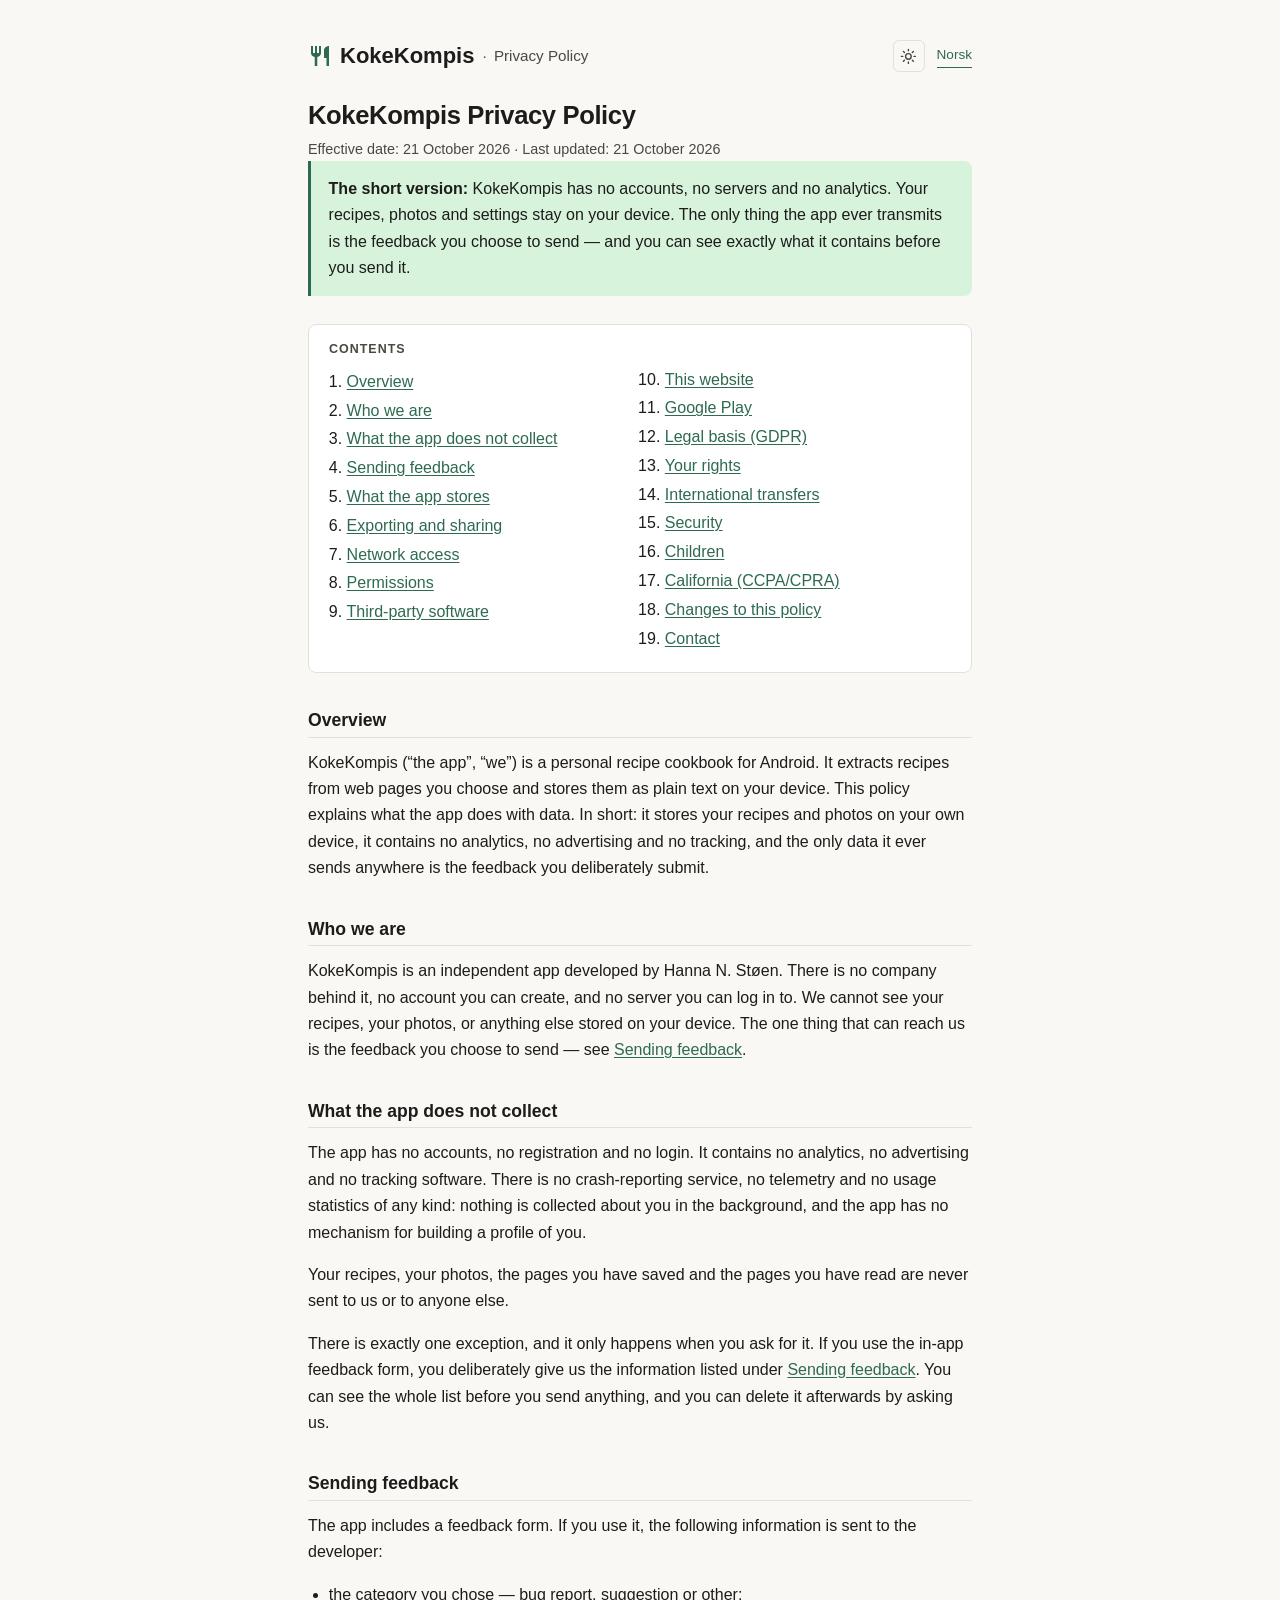
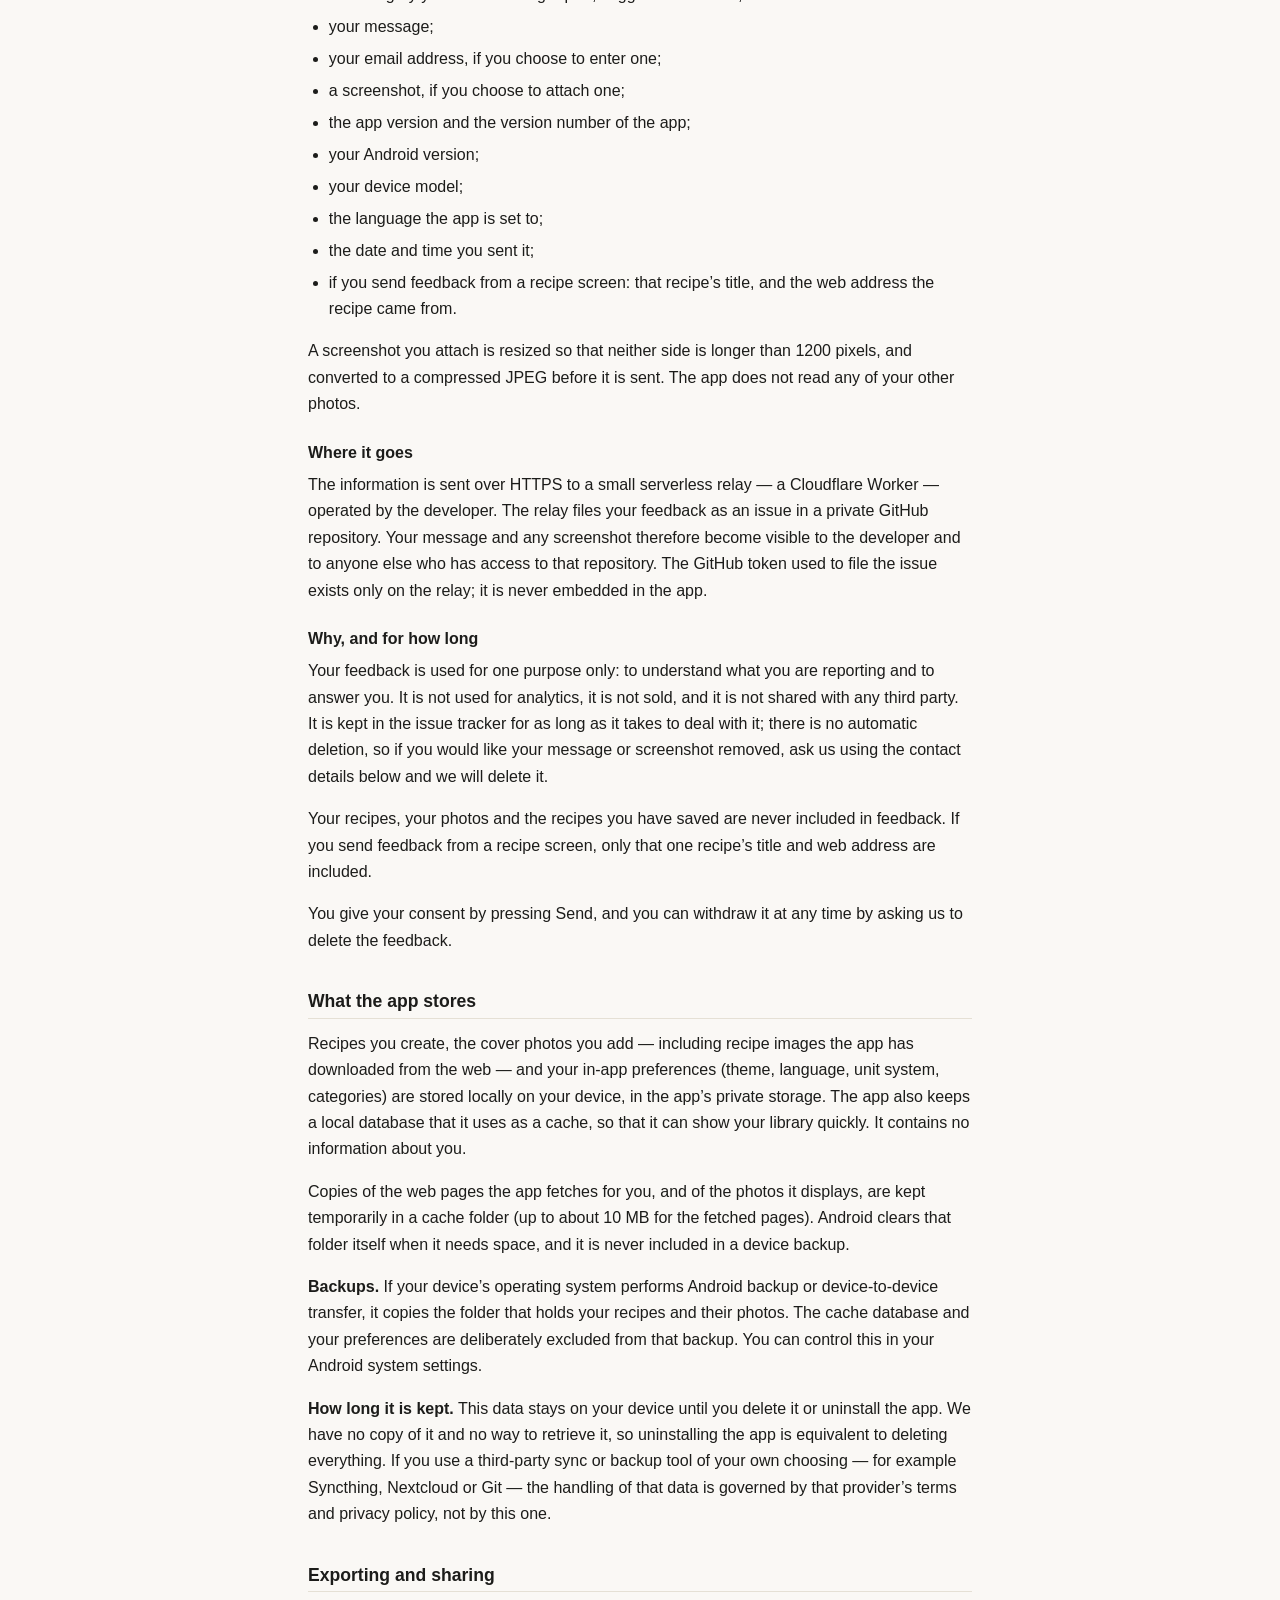
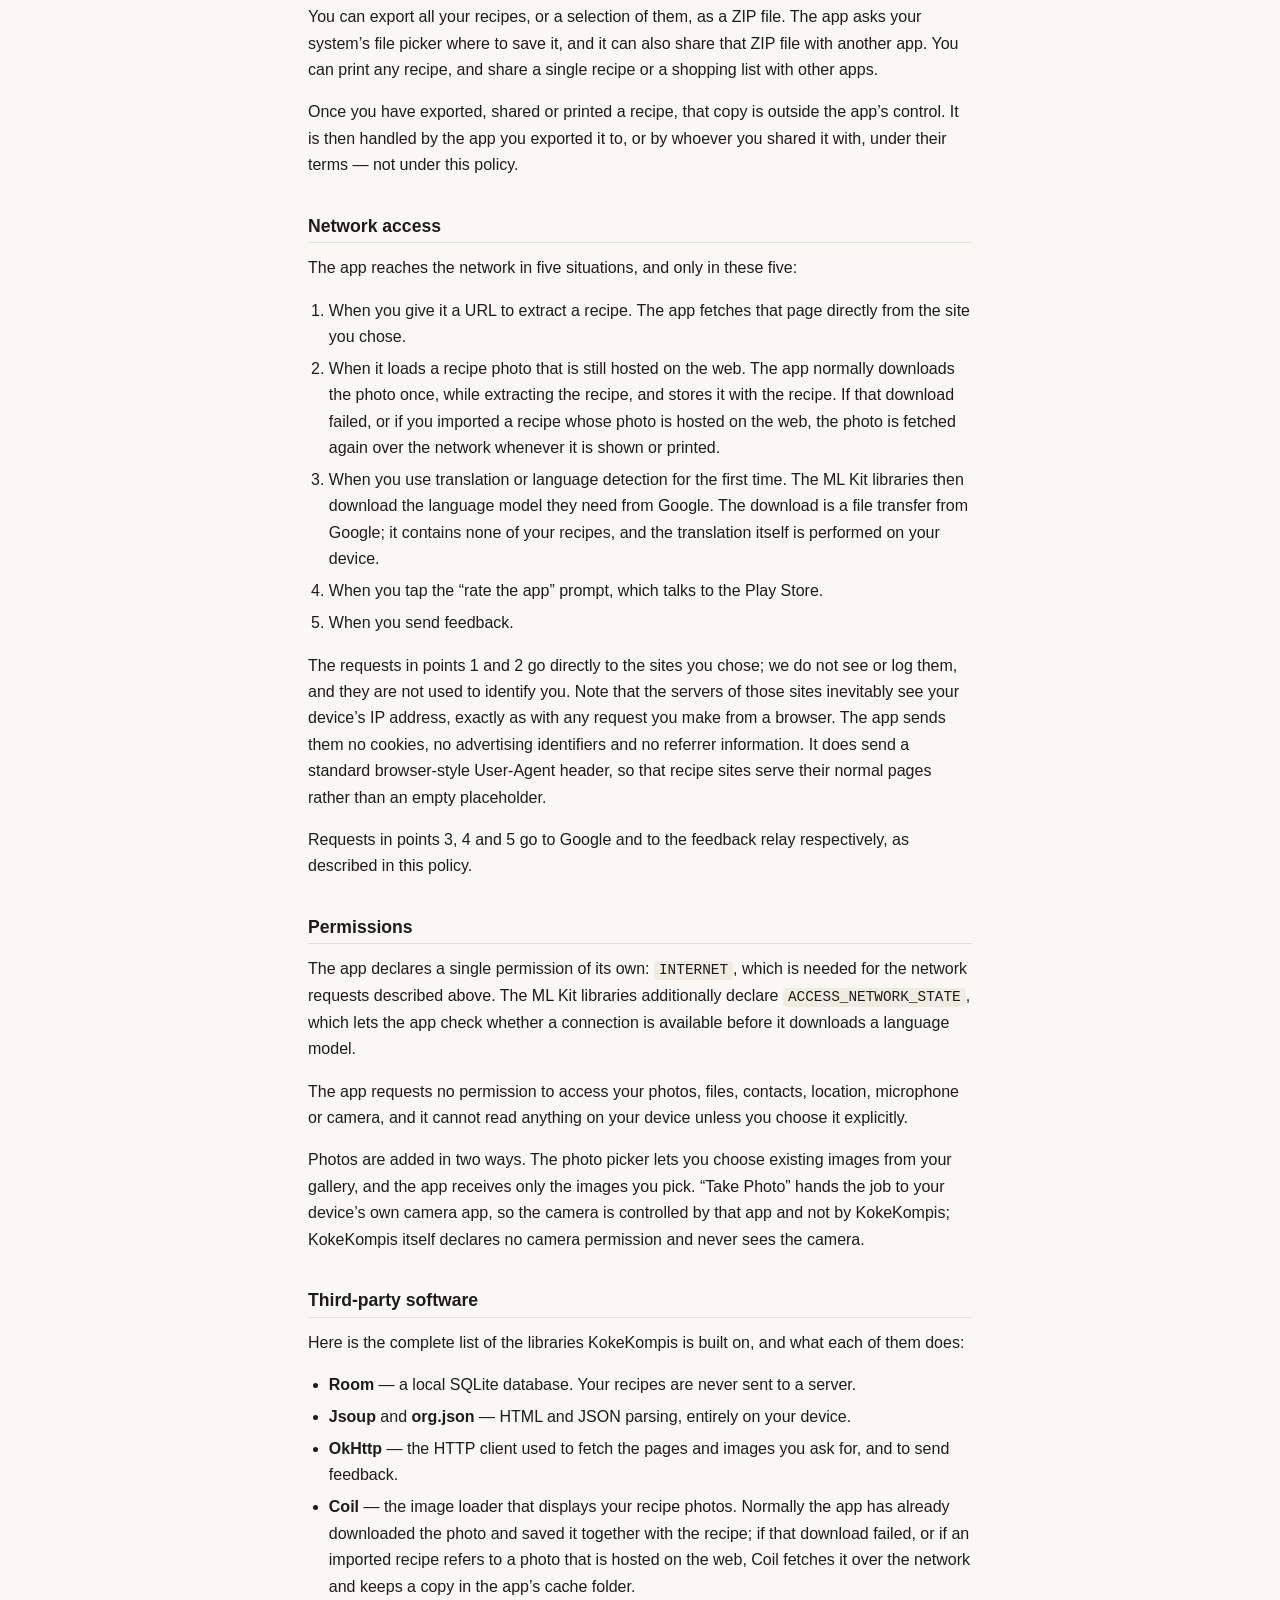
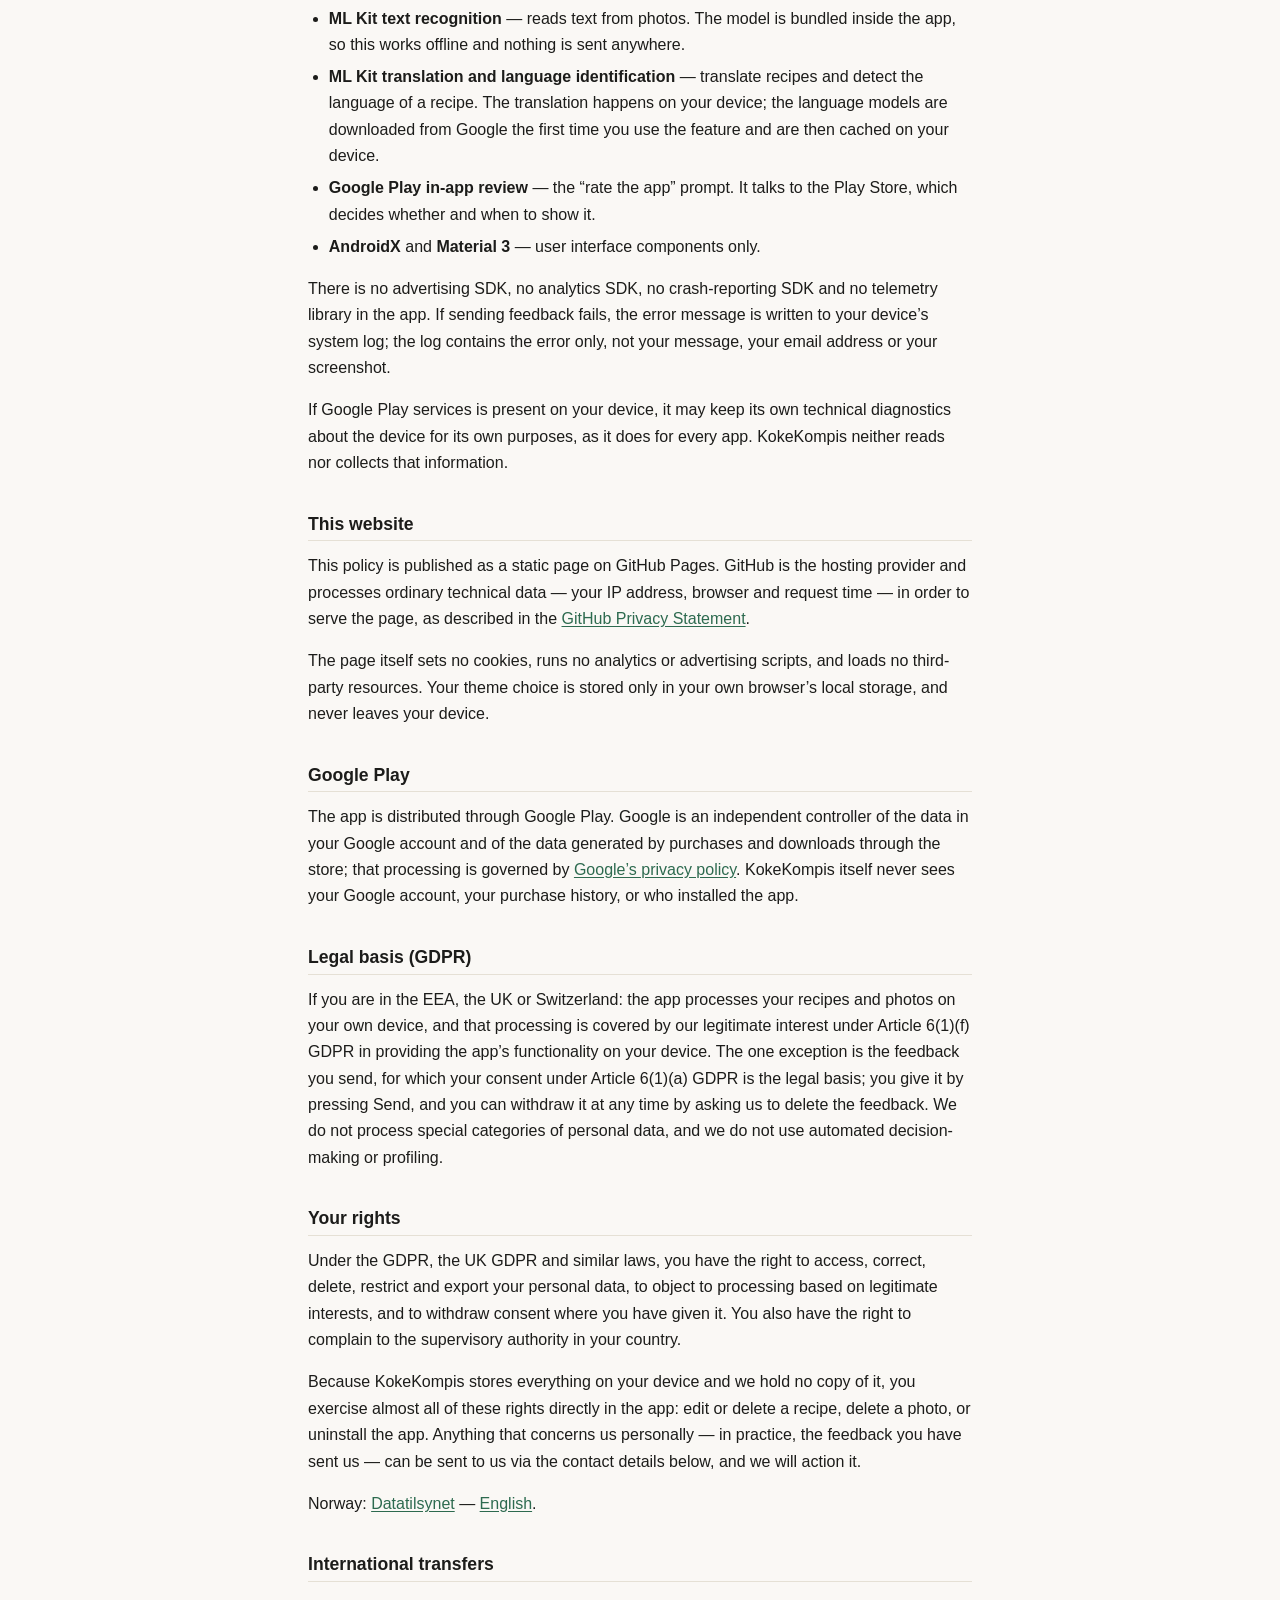
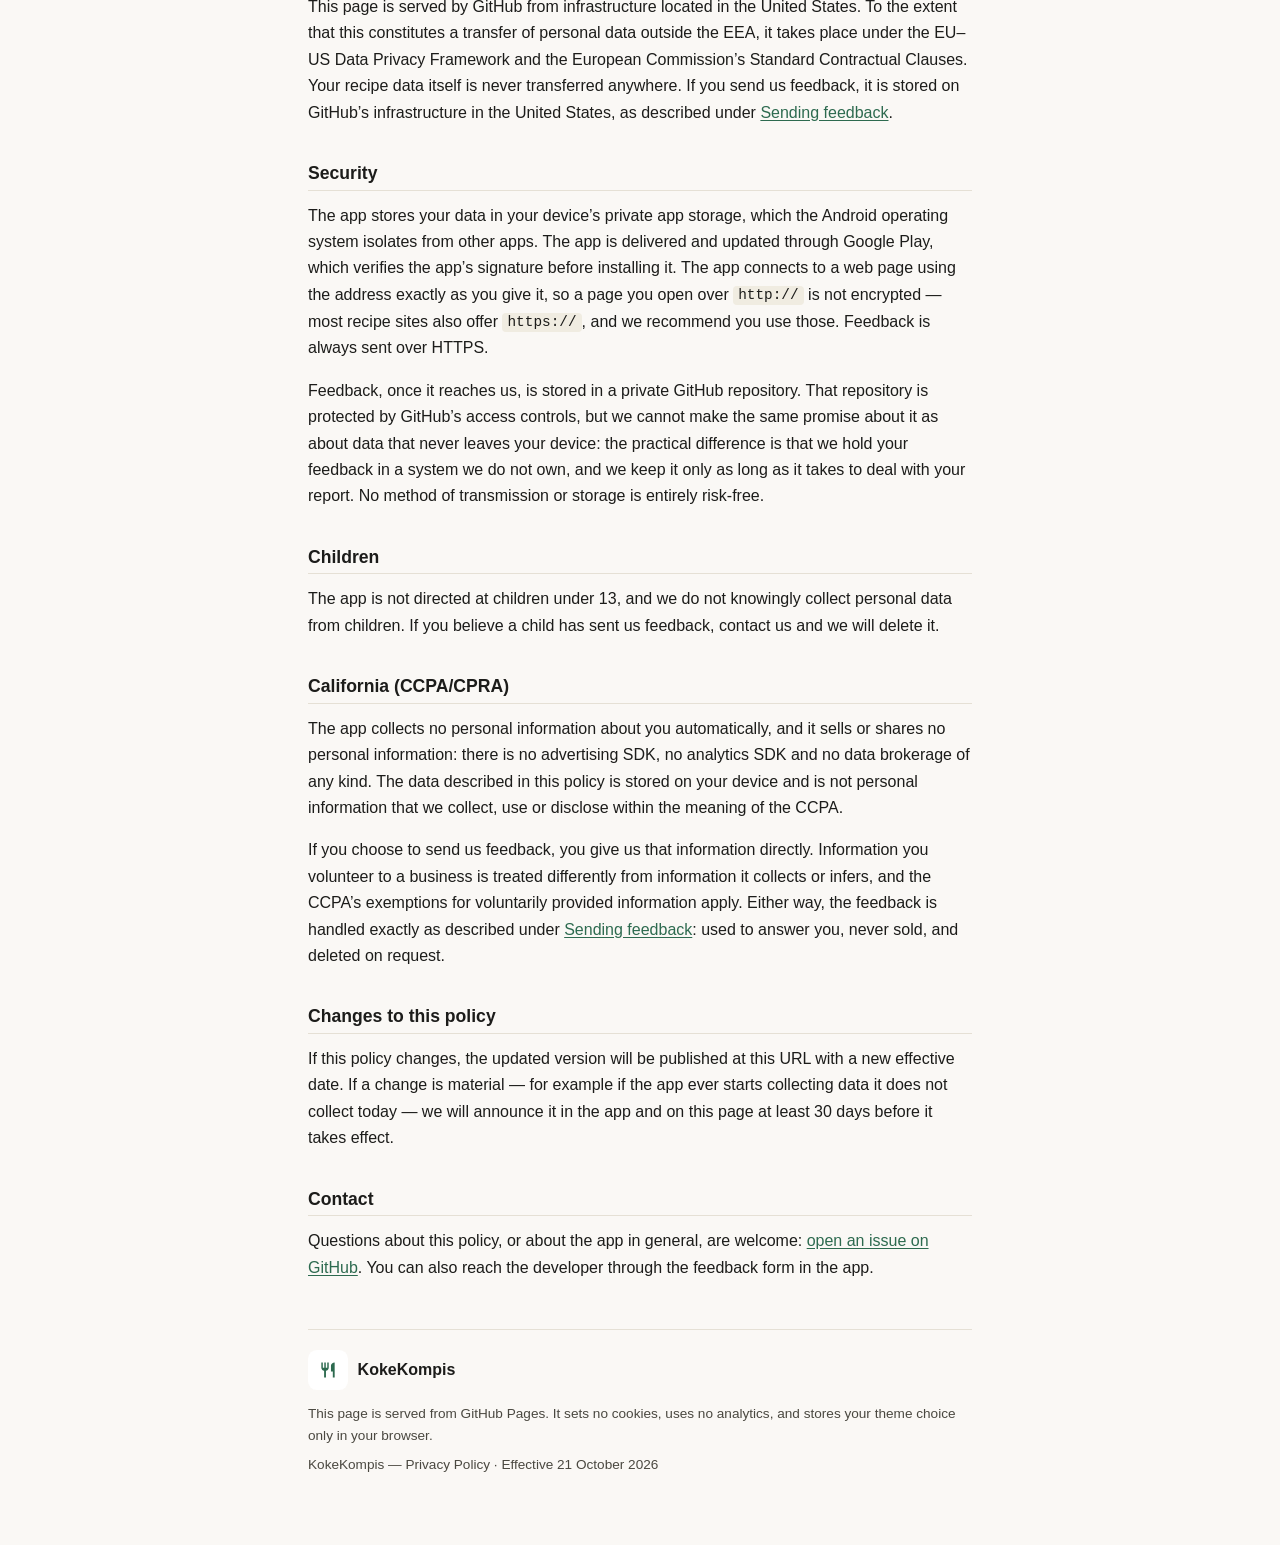
==== index.html @ 619e4130 "added styling, all possible details and translation between  nnorwegian and english for privacy site" ====
<!DOCTYPE html>
<html lang="en" class="no-js">
<head>
<meta charset="utf-8">
<meta name="viewport" content="width=device-width, initial-scale=1">
<title>KokeKompis Privacy Policy</title>
<meta name="description" content="KokeKompis keeps your recipes, photos and settings on your own Android device. No accounts, no analytics, no ads &mdash; the only data it ever transmits is the feedback you choose to send.">
<meta name="theme-color" content="#faf8f5">
<meta name="color-scheme" content="light dark">
<link rel="canonical" href="https://hannnst.github.io/kokekompis-privacy-policy/">
<link rel="alternate" hreflang="en" href="https://hannnst.github.io/kokekompis-privacy-policy/">
<link rel="alternate" hreflang="nb" href="https://hannnst.github.io/kokekompis-privacy-policy/no/">
<link rel="alternate" hreflang="x-default" href="https://hannnst.github.io/kokekompis-privacy-policy/">
<link rel="icon" href="assets/favicon.svg" type="image/svg+xml">
<link rel="icon" href="assets/favicon-dark.svg" type="image/svg+xml" media="(prefers-color-scheme: dark)">
<meta property="og:type" content="website">
<meta property="og:site_name" content="KokeKompis">
<meta property="og:title" content="KokeKompis Privacy Policy">
<meta property="og:description" content="KokeKompis keeps your recipes, photos and settings on your own Android device. No accounts, no analytics, no ads &mdash; the only data it ever transmits is the feedback you choose to send.">
<meta property="og:url" content="https://hannnst.github.io/kokekompis-privacy-policy/">
<meta property="og:locale" content="en_US">
<meta name="twitter:card" content="summary">
<link rel="stylesheet" href="assets/style.css">
<script src="assets/theme.js"></script>
</head>
<body>

<header class="masthead">
  <p class="brand">
    <svg class="brand-mark" viewBox="0 0 24 24" aria-hidden="true" focusable="false">
      <path d="M11,9H9V2H7v7H5V2H3v7c0,2.12 1.66,3.84 3.75,3.97V22h2.5v-9.03C11.34,12.84 13,11.12 13,9V2h-2v7zM16,6v8h2.5v8H21V2c-2.76,0 -5,2.24 -5,4z" fill="currentColor"></path>
    </svg>
    <span class="brand-name">KokeKompis</span>
    <span class="brand-page">Privacy Policy</span>
  </p>
  <div class="controls">
    <button type="button" class="theme-toggle" id="theme-toggle" data-state="light" aria-label="Switch theme">
      <svg class="icon icon-sun" viewBox="0 0 24 24" fill="none" stroke="currentColor" stroke-width="2" stroke-linecap="round" stroke-linejoin="round" aria-hidden="true" focusable="false">
        <circle cx="12" cy="12" r="4"></circle>
        <path d="M12 2v2M12 20v2M4.93 4.93l1.41 1.41M17.66 17.66l1.41 1.41M2 12h2M20 12h2M6.34 17.66l-1.41 1.41M19.07 4.93l-1.41 1.41"></path>
      </svg>
      <svg class="icon icon-moon" viewBox="0 0 24 24" fill="none" stroke="currentColor" stroke-width="2" stroke-linecap="round" stroke-linejoin="round" aria-hidden="true" focusable="false">
        <path d="M12 3a6 6 0 0 0 9 9 9 9 0 1 1-9-9Z"></path>
      </svg>
    </button>
    <a class="lang-link" href="no.html" hreflang="nb" lang="nb">Norsk</a>
  </div>
</header>

<main>
  <h1>KokeKompis Privacy Policy</h1>
  <p class="meta">Effective date: 21 October 2026 &middot; Last updated: 21 October 2026</p>

  <div class="summary">
    <p><strong>The short version:</strong> KokeKompis has no accounts, no servers and no analytics. Your recipes, photos and settings stay on your device. The only thing the app ever transmits is the feedback you choose to send &mdash; and you can see exactly what it contains before you send it.</p>
  </div>

  <nav class="toc" aria-labelledby="toc-heading">
    <h2 id="toc-heading">Contents</h2>
    <ol>
      <li><a href="#overview">Overview</a></li>
      <li><a href="#who-we-are">Who we are</a></li>
      <li><a href="#no-collection">What the app does not collect</a></li>
      <li><a href="#feedback">Sending feedback</a></li>
      <li><a href="#local-data">What the app stores</a></li>
      <li><a href="#exporting">Exporting and sharing</a></li>
      <li><a href="#network-access">Network access</a></li>
      <li><a href="#permissions">Permissions</a></li>
      <li><a href="#third-party-software">Third-party software</a></li>
      <li><a href="#website">This website</a></li>
      <li><a href="#google-play">Google Play</a></li>
      <li><a href="#legal-basis">Legal basis (GDPR)</a></li>
      <li><a href="#your-rights">Your rights</a></li>
      <li><a href="#international-transfers">International transfers</a></li>
      <li><a href="#security">Security</a></li>
      <li><a href="#children">Children</a></li>
      <li><a href="#california">California (CCPA/CPRA)</a></li>
      <li><a href="#changes">Changes to this policy</a></li>
      <li><a href="#contact">Contact</a></li>
    </ol>
  </nav>

  <article>

    <h2 id="overview">Overview</h2>
    <p>KokeKompis (&ldquo;the app&rdquo;, &ldquo;we&rdquo;) is a personal recipe cookbook for Android. It extracts recipes from web pages you choose and stores them as plain text on your device. This policy explains what the app does with data. In short: it stores your recipes and photos on your own device, it contains no analytics, no advertising and no tracking, and the only data it ever sends anywhere is the feedback you deliberately submit.</p>

    <h2 id="who-we-are">Who we are</h2>
    <p>KokeKompis is an independent app developed by Hanna N. St&oslash;en. There is no company behind it, no account you can create, and no server you can log in to. We cannot see your recipes, your photos, or anything else stored on your device. The one thing that can reach us is the feedback you choose to send &mdash; see <a href="#feedback">Sending feedback</a>.</p>

    <h2 id="no-collection">What the app does not collect</h2>
    <p>The app has no accounts, no registration and no login. It contains no analytics, no advertising and no tracking software. There is no crash-reporting service, no telemetry and no usage statistics of any kind: nothing is collected about you in the background, and the app has no mechanism for building a profile of you.</p>
    <p>Your recipes, your photos, the pages you have saved and the pages you have read are never sent to us or to anyone else.</p>
    <p>There is exactly one exception, and it only happens when you ask for it. If you use the in-app feedback form, you deliberately give us the information listed under <a href="#feedback">Sending feedback</a>. You can see the whole list before you send anything, and you can delete it afterwards by asking us.</p>

    <h2 id="feedback">Sending feedback</h2>
    <p>The app includes a feedback form. If you use it, the following information is sent to the developer:</p>
    <ul class="policy-list">
      <li>the category you chose &mdash; bug report, suggestion or other;</li>
      <li>your message;</li>
      <li>your email address, if you choose to enter one;</li>
      <li>a screenshot, if you choose to attach one;</li>
      <li>the app version and the version number of the app;</li>
      <li>your Android version;</li>
      <li>your device model;</li>
      <li>the language the app is set to;</li>
      <li>the date and time you sent it;</li>
      <li>if you send feedback from a recipe screen: that recipe&rsquo;s title, and the web address the recipe came from.</li>
    </ul>
    <p>A screenshot you attach is resized so that neither side is longer than 1200&nbsp;pixels, and converted to a compressed JPEG before it is sent. The app does not read any of your other photos.</p>
    <h3>Where it goes</h3>
    <p>The information is sent over HTTPS to a small serverless relay &mdash; a Cloudflare Worker &mdash; operated by the developer. The relay files your feedback as an issue in a private GitHub repository. Your message and any screenshot therefore become visible to the developer and to anyone else who has access to that repository. The GitHub token used to file the issue exists only on the relay; it is never embedded in the app.</p>
    <h3>Why, and for how long</h3>
    <p>Your feedback is used for one purpose only: to understand what you are reporting and to answer you. It is not used for analytics, it is not sold, and it is not shared with any third party. It is kept in the issue tracker for as long as it takes to deal with it; there is no automatic deletion, so if you would like your message or screenshot removed, ask us using the contact details below and we will delete it.</p>
    <p>Your recipes, your photos and the recipes you have saved are never included in feedback. If you send feedback from a recipe screen, only that one recipe&rsquo;s title and web address are included.</p>
    <p>You give your consent by pressing Send, and you can withdraw it at any time by asking us to delete the feedback.</p>

    <h2 id="local-data">What the app stores</h2>
    <p>Recipes you create, the cover photos you add &mdash; including recipe images the app has downloaded from the web &mdash; and your in-app preferences (theme, language, unit system, categories) are stored locally on your device, in the app&rsquo;s private storage. The app also keeps a local database that it uses as a cache, so that it can show your library quickly. It contains no information about you.</p>
    <p>Copies of the web pages the app fetches for you, and of the photos it displays, are kept temporarily in a cache folder (up to about 10&nbsp;MB for the fetched pages). Android clears that folder itself when it needs space, and it is never included in a device backup.</p>
    <p><strong>Backups.</strong> If your device&rsquo;s operating system performs Android backup or device-to-device transfer, it copies the folder that holds your recipes and their photos. The cache database and your preferences are deliberately excluded from that backup. You can control this in your Android system settings.</p>
    <p><strong>How long it is kept.</strong> This data stays on your device until you delete it or uninstall the app. We have no copy of it and no way to retrieve it, so uninstalling the app is equivalent to deleting everything. If you use a third-party sync or backup tool of your own choosing &mdash; for example Syncthing, Nextcloud or Git &mdash; the handling of that data is governed by that provider&rsquo;s terms and privacy policy, not by this one.</p>

    <h2 id="exporting">Exporting and sharing</h2>
    <p>You can export all your recipes, or a selection of them, as a ZIP file. The app asks your system&rsquo;s file picker where to save it, and it can also share that ZIP file with another app. You can print any recipe, and share a single recipe or a shopping list with other apps.</p>
    <p>Once you have exported, shared or printed a recipe, that copy is outside the app&rsquo;s control. It is then handled by the app you exported it to, or by whoever you shared it with, under their terms &mdash; not under this policy.</p>

    <h2 id="network-access">Network access</h2>
    <p>The app reaches the network in five situations, and only in these five:</p>
    <ol class="policy-list">
      <li>When you give it a URL to extract a recipe. The app fetches that page directly from the site you chose.</li>
      <li>When it loads a recipe photo that is still hosted on the web. The app normally downloads the photo once, while extracting the recipe, and stores it with the recipe. If that download failed, or if you imported a recipe whose photo is hosted on the web, the photo is fetched again over the network whenever it is shown or printed.</li>
      <li>When you use translation or language detection for the first time. The ML Kit libraries then download the language model they need from Google. The download is a file transfer from Google; it contains none of your recipes, and the translation itself is performed on your device.</li>
      <li>When you tap the &ldquo;rate the app&rdquo; prompt, which talks to the Play Store.</li>
      <li>When you send feedback.</li>
    </ol>
    <p>The requests in points 1 and 2 go directly to the sites you chose; we do not see or log them, and they are not used to identify you. Note that the servers of those sites inevitably see your device&rsquo;s IP address, exactly as with any request you make from a browser. The app sends them no cookies, no advertising identifiers and no referrer information. It does send a standard browser-style User-Agent header, so that recipe sites serve their normal pages rather than an empty placeholder.</p>
    <p>Requests in points 3, 4 and 5 go to Google and to the feedback relay respectively, as described in this policy.</p>

    <h2 id="permissions">Permissions</h2>
    <p>The app declares a single permission of its own: <code>INTERNET</code>, which is needed for the network requests described above. The ML Kit libraries additionally declare <code>ACCESS_NETWORK_STATE</code>, which lets the app check whether a connection is available before it downloads a language model.</p>
    <p>The app requests no permission to access your photos, files, contacts, location, microphone or camera, and it cannot read anything on your device unless you choose it explicitly.</p>
    <p>Photos are added in two ways. The photo picker lets you choose existing images from your gallery, and the app receives only the images you pick. &ldquo;Take Photo&rdquo; hands the job to your device&rsquo;s own camera app, so the camera is controlled by that app and not by KokeKompis; KokeKompis itself declares no camera permission and never sees the camera.</p>

    <h2 id="third-party-software">Third-party software</h2>
    <p>Here is the complete list of the libraries KokeKompis is built on, and what each of them does:</p>
    <ul class="policy-list">
      <li><strong>Room</strong> &mdash; a local SQLite database. Your recipes are never sent to a server.</li>
      <li><strong>Jsoup</strong> and <strong>org.json</strong> &mdash; HTML and JSON parsing, entirely on your device.</li>
      <li><strong>OkHttp</strong> &mdash; the HTTP client used to fetch the pages and images you ask for, and to send feedback.</li>
      <li><strong>Coil</strong> &mdash; the image loader that displays your recipe photos. Normally the app has already downloaded the photo and saved it together with the recipe; if that download failed, or if an imported recipe refers to a photo that is hosted on the web, Coil fetches it over the network and keeps a copy in the app&rsquo;s cache folder.</li>
      <li><strong>ML Kit text recognition</strong> &mdash; reads text from photos. The model is bundled inside the app, so this works offline and nothing is sent anywhere.</li>
      <li><strong>ML Kit translation and language identification</strong> &mdash; translate recipes and detect the language of a recipe. The translation happens on your device; the language models are downloaded from Google the first time you use the feature and are then cached on your device.</li>
      <li><strong>Google Play in-app review</strong> &mdash; the &ldquo;rate the app&rdquo; prompt. It talks to the Play Store, which decides whether and when to show it.</li>
      <li><strong>AndroidX</strong> and <strong>Material 3</strong> &mdash; user interface components only.</li>
    </ul>
    <p>There is no advertising SDK, no analytics SDK, no crash-reporting SDK and no telemetry library in the app. If sending feedback fails, the error message is written to your device&rsquo;s system log; the log contains the error only, not your message, your email address or your screenshot.</p>
    <p>If Google Play services is present on your device, it may keep its own technical diagnostics about the device for its own purposes, as it does for every app. KokeKompis neither reads nor collects that information.</p>

    <h2 id="website">This website</h2>
    <p>This policy is published as a static page on GitHub Pages. GitHub is the hosting provider and processes ordinary technical data &mdash; your IP address, browser and request time &mdash; in order to serve the page, as described in the <a href="https://docs.github.com/en/site-policy/privacy-policies/github-privacy-statement">GitHub Privacy Statement</a>.</p>
    <p>The page itself sets no cookies, runs no analytics or advertising scripts, and loads no third-party resources. Your theme choice is stored only in your own browser&rsquo;s local storage, and never leaves your device.</p>

    <h2 id="google-play">Google Play</h2>
    <p>The app is distributed through Google Play. Google is an independent controller of the data in your Google account and of the data generated by purchases and downloads through the store; that processing is governed by <a href="https://policies.google.com/privacy">Google&rsquo;s privacy policy</a>. KokeKompis itself never sees your Google account, your purchase history, or who installed the app.</p>

    <h2 id="legal-basis">Legal basis (GDPR)</h2>
    <p>If you are in the EEA, the UK or Switzerland: the app processes your recipes and photos on your own device, and that processing is covered by our legitimate interest under Article 6(1)(f) GDPR in providing the app&rsquo;s functionality on your device. The one exception is the feedback you send, for which your consent under Article 6(1)(a) GDPR is the legal basis; you give it by pressing Send, and you can withdraw it at any time by asking us to delete the feedback. We do not process special categories of personal data, and we do not use automated decision-making or profiling.</p>

    <h2 id="your-rights">Your rights</h2>
    <p>Under the GDPR, the UK GDPR and similar laws, you have the right to access, correct, delete, restrict and export your personal data, to object to processing based on legitimate interests, and to withdraw consent where you have given it. You also have the right to complain to the supervisory authority in your country.</p>
    <p>Because KokeKompis stores everything on your device and we hold no copy of it, you exercise almost all of these rights directly in the app: edit or delete a recipe, delete a photo, or uninstall the app. Anything that concerns us personally &mdash; in practice, the feedback you have sent us &mdash; can be sent to us via the contact details below, and we will action it.</p>
    <p>Norway: <a href="https://www.datatilsynet.no/">Datatilsynet</a> &mdash; <a href="https://www.datatilsynet.no/en/">English</a>.</p>

    <h2 id="international-transfers">International transfers</h2>
    <p>This page is served by GitHub from infrastructure located in the United States. To the extent that this constitutes a transfer of personal data outside the EEA, it takes place under the EU&ndash;US Data Privacy Framework and the European Commission&rsquo;s Standard Contractual Clauses. Your recipe data itself is never transferred anywhere. If you send us feedback, it is stored on GitHub&rsquo;s infrastructure in the United States, as described under <a href="#feedback">Sending feedback</a>.</p>

    <h2 id="security">Security</h2>
    <p>The app stores your data in your device&rsquo;s private app storage, which the Android operating system isolates from other apps. The app is delivered and updated through Google Play, which verifies the app&rsquo;s signature before installing it. The app connects to a web page using the address exactly as you give it, so a page you open over <code>http://</code> is not encrypted &mdash; most recipe sites also offer <code>https://</code>, and we recommend you use those. Feedback is always sent over HTTPS.</p>
    <p>Feedback, once it reaches us, is stored in a private GitHub repository. That repository is protected by GitHub&rsquo;s access controls, but we cannot make the same promise about it as about data that never leaves your device: the practical difference is that we hold your feedback in a system we do not own, and we keep it only as long as it takes to deal with your report. No method of transmission or storage is entirely risk-free.</p>

    <h2 id="children">Children</h2>
    <p>The app is not directed at children under 13, and we do not knowingly collect personal data from children. If you believe a child has sent us feedback, contact us and we will delete it.</p>

    <h2 id="california">California (CCPA/CPRA)</h2>
    <p>The app collects no personal information about you automatically, and it sells or shares no personal information: there is no advertising SDK, no analytics SDK and no data brokerage of any kind. The data described in this policy is stored on your device and is not personal information that we collect, use or disclose within the meaning of the CCPA.</p>
    <p>If you choose to send us feedback, you give us that information directly. Information you volunteer to a business is treated differently from information it collects or infers, and the CCPA&rsquo;s exemptions for voluntarily provided information apply. Either way, the feedback is handled exactly as described under <a href="#feedback">Sending feedback</a>: used to answer you, never sold, and deleted on request.</p>

    <h2 id="changes">Changes to this policy</h2>
    <p>If this policy changes, the updated version will be published at this URL with a new effective date. If a change is material &mdash; for example if the app ever starts collecting data it does not collect today &mdash; we will announce it in the app and on this page at least 30 days before it takes effect.</p>

    <h2 id="contact">Contact</h2>
    <p>Questions about this policy, or about the app in general, are welcome: <a href="https://github.com/Hannnst/kokekompis-privacy-policy/issues">open an issue on GitHub</a>. You can also reach the developer through the feedback form in the app.</p>

  </article>
</main>

<footer class="page-footer">
  <div class="footer-brand">
    <svg class="app-badge" viewBox="0 0 108 108" aria-hidden="true" focusable="false">
      <rect width="108" height="108" rx="24" fill="var(--icon-bg)"></rect>
      <g transform="translate(30,30) scale(2)">
        <path d="M11,9H9V2H7v7H5V2H3v7c0,2.12 1.66,3.84 3.75,3.97V22h2.5v-9.03C11.34,12.84 13,11.12 13,9V2h-2v7zM16,6v8h2.5v8H21V2c-2.76,0 -5,2.24 -5,4z" fill="var(--icon-fg)"></path>
      </g>
    </svg>
    <span class="footer-name">KokeKompis</span>
  </div>
  <p>This page is served from GitHub Pages. It sets no cookies, uses no analytics, and stores your theme choice only in your browser.</p>
  <p>KokeKompis &mdash; Privacy Policy &middot; Effective 21 October 2026</p>
</footer>

</body>
</html>
---- assets/style.css ----
/* KokeKompis — privacy policy
   Light/dark theme: both palettes are defined once, then selected by
   prefers-color-scheme (no data-theme) or by an explicit data-theme choice.

   The colours are the app's own palette, taken from
   app/src/main/java/no/kokekompis/ui/theme/Color.kt and
   app/src/main/res/values[-night]/colors.xml, so the page looks like the
   app it describes. Only --border is derived: the app has no border token,
   so it is a warm tone between the surface and the background. */

:root {
  color-scheme: light;

  /* light palette */
  --l-bg: #faf8f5;                /* CreamBackground */
  --l-fg: #1c1c1a;                /* CreamOnBackground */
  --l-muted: #4a4840;             /* CreamOnSurfaceVariant */
  --l-link: #2d6a4f;              /* SageGreenPrimary */
  --l-border: #e5e0d5;            /* derived */
  --l-surface: #ffffff;           /* CreamSurface */
  --l-surface-2: #f0ece1;         /* CreamSurfaceVariant */
  --l-primary: #2d6a4f;           /* SageGreenPrimary */
  --l-primary-container: #d8f3dc; /* SageGreenContainer */
  --l-accent: #b45309;            /* TerracottaSecondary */
  --l-icon-bg: #ffffff;           /* app_icon_background */
  --l-icon-fg: #2d6a4f;           /* app_icon */

  /* dark palette */
  --d-bg: #141412;                /* DarkCharcoalBackground */
  --d-fg: #e6e2dc;                /* DarkCharcoalOnBackground */
  --d-muted: #c8c4bc;             /* DarkCharcoalOnSurfaceVariant */
  --d-link: #74c69d;              /* DarkSagePrimary */
  --d-border: #35352f;            /* derived */
  --d-surface: #1e1e1b;           /* DarkCharcoalSurface */
  --d-surface-2: #2c2c27;         /* DarkCharcoalSurfaceVariant */
  --d-primary: #74c69d;           /* DarkSagePrimary */
  --d-primary-container: #1b4332; /* DarkSageContainer */
  --d-accent: #fbbf24;            /* DarkTerracottaSecondary */
  --d-icon-bg: #141412;           /* app_icon_background */
  --d-icon-fg: #74c69d;           /* app_icon */

  /* active palette */
  --bg: var(--l-bg);
  --fg: var(--l-fg);
  --muted: var(--l-muted);
  --link: var(--l-link);
  --border: var(--l-border);
  --surface: var(--l-surface);
  --surface-2: var(--l-surface-2);
  --primary: var(--l-primary);
  --primary-container: var(--l-primary-container);
  --accent: var(--l-accent);
  --icon-bg: var(--l-icon-bg);
  --icon-fg: var(--l-icon-fg);

  --radius: 8px;
  --measure: 44rem;
}

/* Explicit dark choice always wins over the system preference. */
:root[data-theme="dark"] {
  color-scheme: dark;
  --bg: var(--d-bg);
  --fg: var(--d-fg);
  --muted: var(--d-muted);
  --link: var(--d-link);
  --border: var(--d-border);
  --surface: var(--d-surface);
  --surface-2: var(--d-surface-2);
  --primary: var(--d-primary);
  --primary-container: var(--d-primary-container);
  --accent: var(--d-accent);
  --icon-bg: var(--d-icon-bg);
  --icon-fg: var(--d-icon-fg);
}

/* No explicit choice: follow the system. */
@media (prefers-color-scheme: dark) {
  :root:not([data-theme]) {
    color-scheme: dark;
    --bg: var(--d-bg);
    --fg: var(--d-fg);
    --muted: var(--d-muted);
    --link: var(--d-link);
    --border: var(--d-border);
    --surface: var(--d-surface);
    --surface-2: var(--d-surface-2);
    --primary: var(--d-primary);
    --primary-container: var(--d-primary-container);
    --accent: var(--d-accent);
    --icon-bg: var(--d-icon-bg);
    --icon-fg: var(--d-icon-fg);
  }
}

* { box-sizing: border-box; }

html {
  scroll-behavior: smooth;
  -webkit-text-size-adjust: 100%;
}

body {
  margin: 0 auto;
  padding: 2.5rem 1.25rem 4rem;
  max-width: var(--measure);
  background: var(--bg);
  color: var(--fg);
  /* The app uses FontFamily.Default (ui/theme/Type.kt) — the system font,
     which is Roboto on Android. This stack resolves to the same thing
     without shipping a font file or loading one from a third party. */
  font-family: -apple-system, BlinkMacSystemFont, "Segoe UI", Roboto,
    "Helvetica Neue", Arial, sans-serif;
  font-size: 1rem;
  line-height: 1.65;
  -webkit-font-smoothing: antialiased;
}

h1 {
  font-size: 1.6rem;
  line-height: 1.25;
  letter-spacing: -0.015em;
  margin: 0 0 0.35rem;
}

h2 {
  font-size: 1.1rem;
  line-height: 1.3;
  margin: 2.25rem 0 0.75rem;
  padding-bottom: 0.3rem;
  border-bottom: 1px solid var(--border);
  scroll-margin-top: 1rem;
}

h3 {
  font-size: 1rem;
  line-height: 1.4;
  font-weight: 600;
  margin: 1.5rem 0 0.5rem;
}

p { margin: 0 0 1rem; overflow-wrap: break-word; }

.policy-list {
  margin: 0 0 1rem;
  padding-left: 1.3rem;
}

.policy-list li { margin-bottom: 0.35rem; }

code {
  font-family: ui-monospace, SFMono-Regular, Menlo, Consolas, monospace;
  font-size: 0.9em;
  background: var(--surface-2);
  padding: 0.1em 0.35em;
  border-radius: 4px;
}

a {
  color: var(--link);
  text-decoration: underline;
  text-underline-offset: 2px;
}

a:hover { text-decoration-thickness: 2px; }

:focus-visible {
  outline: 2px solid var(--link);
  outline-offset: 2px;
  border-radius: 3px;
}

strong { font-weight: 600; }

hr {
  border: 0;
  border-top: 1px solid var(--border);
  margin: 2.5rem 0;
}

/* header ------------------------------------------------------------------ */

.masthead {
  display: flex;
  flex-wrap: wrap;
  gap: 0.75rem 1rem;
  align-items: center;
  justify-content: space-between;
  margin-bottom: 1.75rem;
}

/* The brand reproduces the app's own title bar
   (ui/RecipeListScreen.kt): the restaurant glyph tinted with the primary
   colour, then the name in Material 3 titleLarge, bold. */

.brand {
  display: flex;
  align-items: center;
  gap: 0.5rem;
  margin: 0;
  min-width: 0;
}

.brand-mark {
  width: 1.5rem;
  height: 1.5rem;
  flex: none;
  color: var(--primary);
}

.brand-name {
  font-size: 1.375rem;   /* Material 3 titleLarge, 22sp */
  line-height: 1.75rem;  /* Material 3 titleLarge, 28sp */
  font-weight: 700;      /* titleLarge.copy(fontWeight = Bold) */
  letter-spacing: 0;
  color: var(--fg);
}

.brand-page {
  font-size: 0.95rem;
  letter-spacing: 0;
  color: var(--muted);
}

.brand-page::before {
  content: "\00b7";
  margin-right: 0.45rem;
}

@media (max-width: 30rem) {
  .brand-name { font-size: 1.15rem; line-height: 1.5rem; }
}

.controls {
  display: flex;
  align-items: center;
  gap: 0.75rem;
  font-size: 0.85rem;
}

.control {
  display: inline-flex;
  align-items: center;
  gap: 0.4rem;
  color: var(--muted);
}

/* theme toggle ------------------------------------------------------------ */

.theme-toggle {
  display: inline-flex;
  align-items: center;
  justify-content: center;
  width: 2rem;
  height: 2rem;
  padding: 0;
  color: var(--muted);
  background: transparent;
  border: 1px solid var(--border);
  border-radius: 6px;
  cursor: pointer;
  transition: color 0.15s ease, background-color 0.15s ease;
}

.theme-toggle:hover {
  color: var(--fg);
  background: var(--surface);
}

.theme-toggle .icon {
  display: none;
  width: 1.05rem;
  height: 1.05rem;
}

.theme-toggle[data-state="light"] .icon-sun,
.theme-toggle[data-state="dark"] .icon-moon {
  display: block;
}

/* The toggle is useless without JavaScript, so hide it rather than showing a
   button that does nothing. */
.no-js .theme-toggle {
  display: none;
}

.lang-link {
  color: var(--link);
  text-decoration: none;
  border-bottom: 1px solid currentColor;
  padding-bottom: 1px;
}

.lang-link:hover { text-decoration: none; border-bottom-width: 2px; }

.meta {
  color: var(--muted);
  font-size: 0.9rem;
  margin: 0;
}

/* summary + table of contents --------------------------------------------- */

.summary {
  background: var(--primary-container);
  border-left: 3px solid var(--primary);
  border-radius: 0 var(--radius) var(--radius) 0;
  padding: 0.9rem 1.1rem;
  margin: 0 0 1.75rem;
}

.summary p { margin: 0; }

.toc {
  background: var(--surface);
  border: 1px solid var(--border);
  border-radius: var(--radius);
  padding: 1rem 1.25rem 1.25rem;
  margin: 0 0 2rem;
}

.toc h2 {
  font-size: 0.78rem;
  letter-spacing: 0.08em;
  text-transform: uppercase;
  color: var(--muted);
  margin: 0 0 0.6rem;
  padding: 0;
  border: 0;
}

.toc ol {
  margin: 0;
  padding-left: 1.1rem;
  columns: 2;
  column-gap: 2rem;
}

.toc li { break-inside: avoid; margin: 0.15rem 0; }

@media (max-width: 34rem) {
  .toc ol { columns: 1; }
}

/* content ----------------------------------------------------------------- */

.note {
  color: var(--muted);
  font-size: 0.92rem;
}

/* footer ------------------------------------------------------------------ */

.page-footer {
  margin-top: 3rem;
  padding-top: 1.25rem;
  border-top: 1px solid var(--border);
  color: var(--muted);
  font-size: 0.85rem;
}

.page-footer p { margin: 0 0 0.4rem; }

/* The app's launcher icon, shown as a small badge. */
.footer-brand {
  display: flex;
  align-items: center;
  gap: 0.6rem;
  margin-bottom: 0.8rem;
}

.app-badge {
  width: 2.5rem;
  height: 2.5rem;
  flex: none;
}

.footer-name {
  font-weight: 700;
  font-size: 1rem;
  letter-spacing: 0;
  color: var(--fg);
}

/* accessibility + print --------------------------------------------------- */

@media (prefers-reduced-motion: reduce) {
  html { scroll-behavior: auto; }
  .theme-toggle { transition: none; }
}

@media print {
  /* Match the specificity of the dark rules above so print always wins. */
  :root,
  :root[data-theme="dark"],
  :root[data-theme="light"],
  :root:not([data-theme]) {
    color-scheme: light;
    --bg: #fff;
    --fg: #000;
    --muted: #333;
    --link: #000;
    --border: #bbb;
    --surface: #fff;
    --surface-2: #f2f2f2;
    --primary: #2d6a4f;
    --primary-container: #fff;
    --accent: #b45309;
    --icon-bg: #fff;
    --icon-fg: #2d6a4f;
  }
  body { max-width: none; padding: 0; }
  .controls, .toc { display: none; }
  h2 { break-after: avoid; }
  a { text-decoration: none; }
  .summary { border-left-color: #2d6a4f; }
}
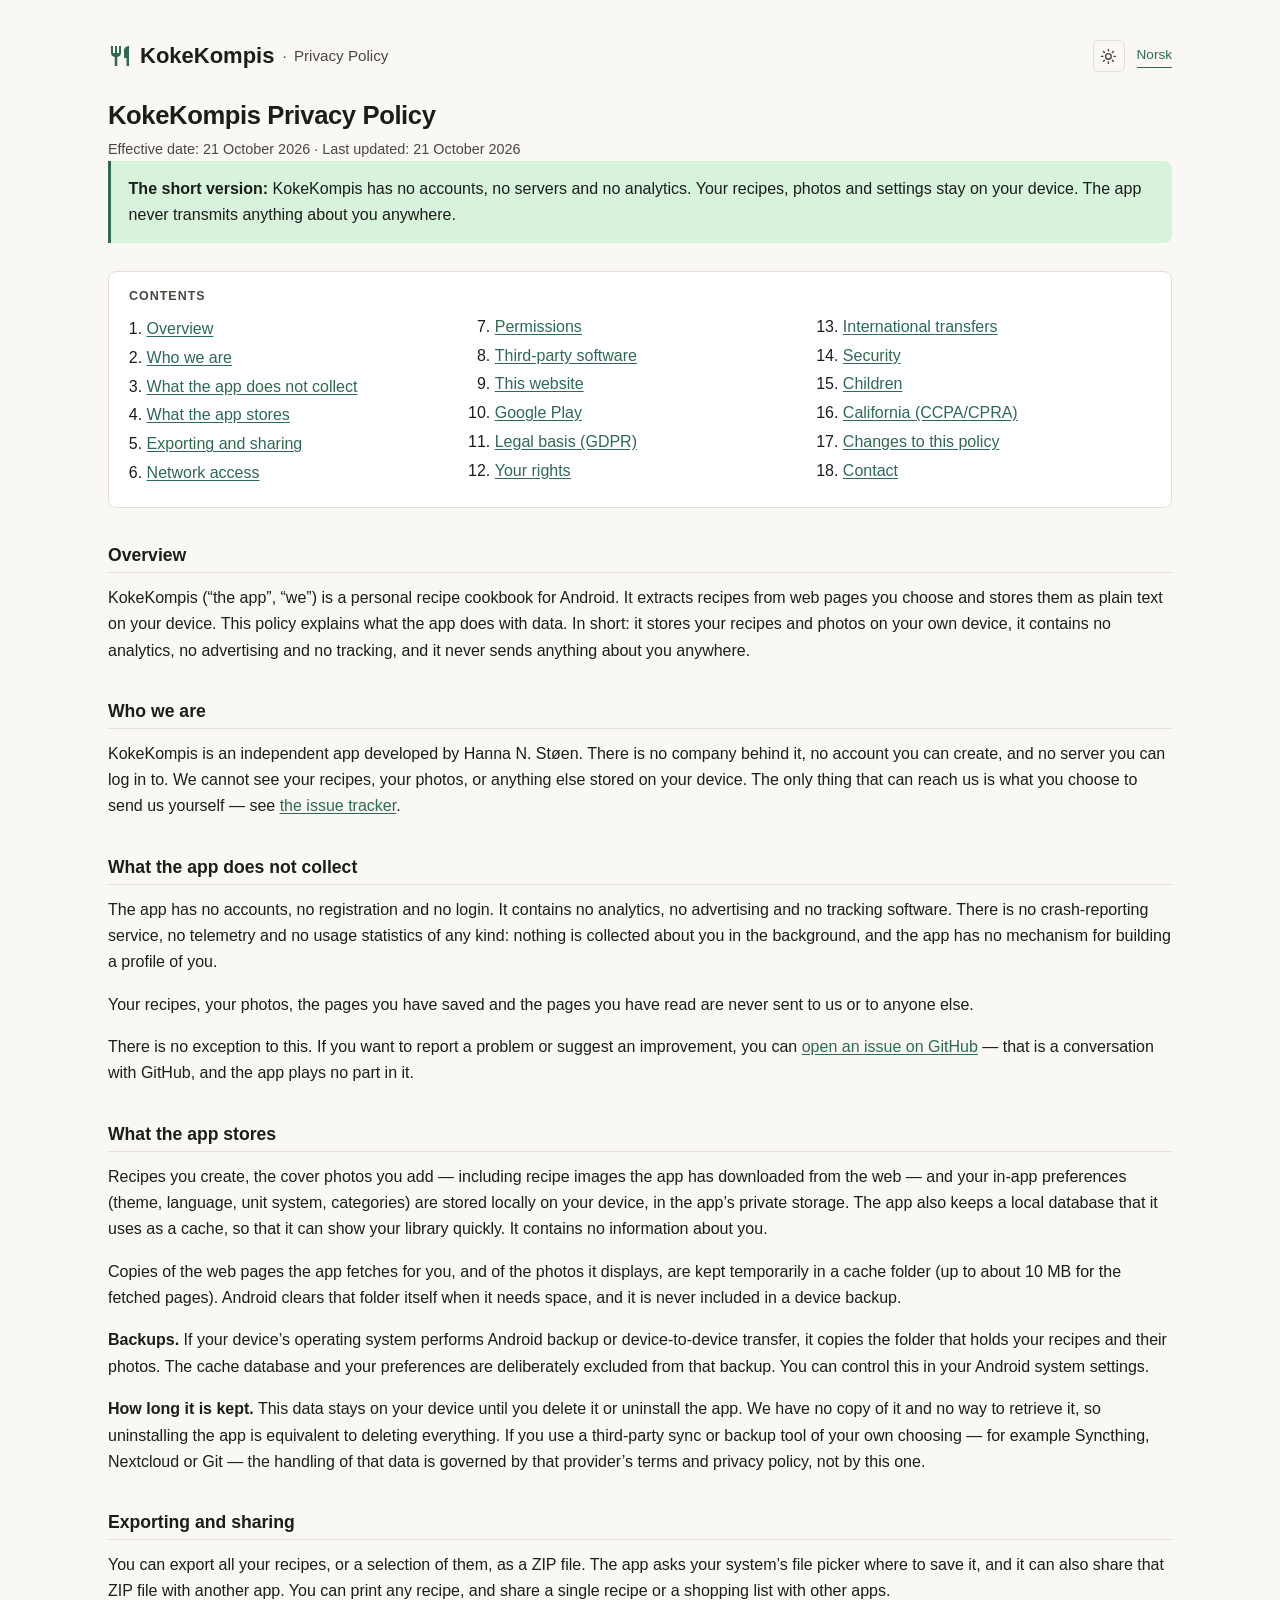
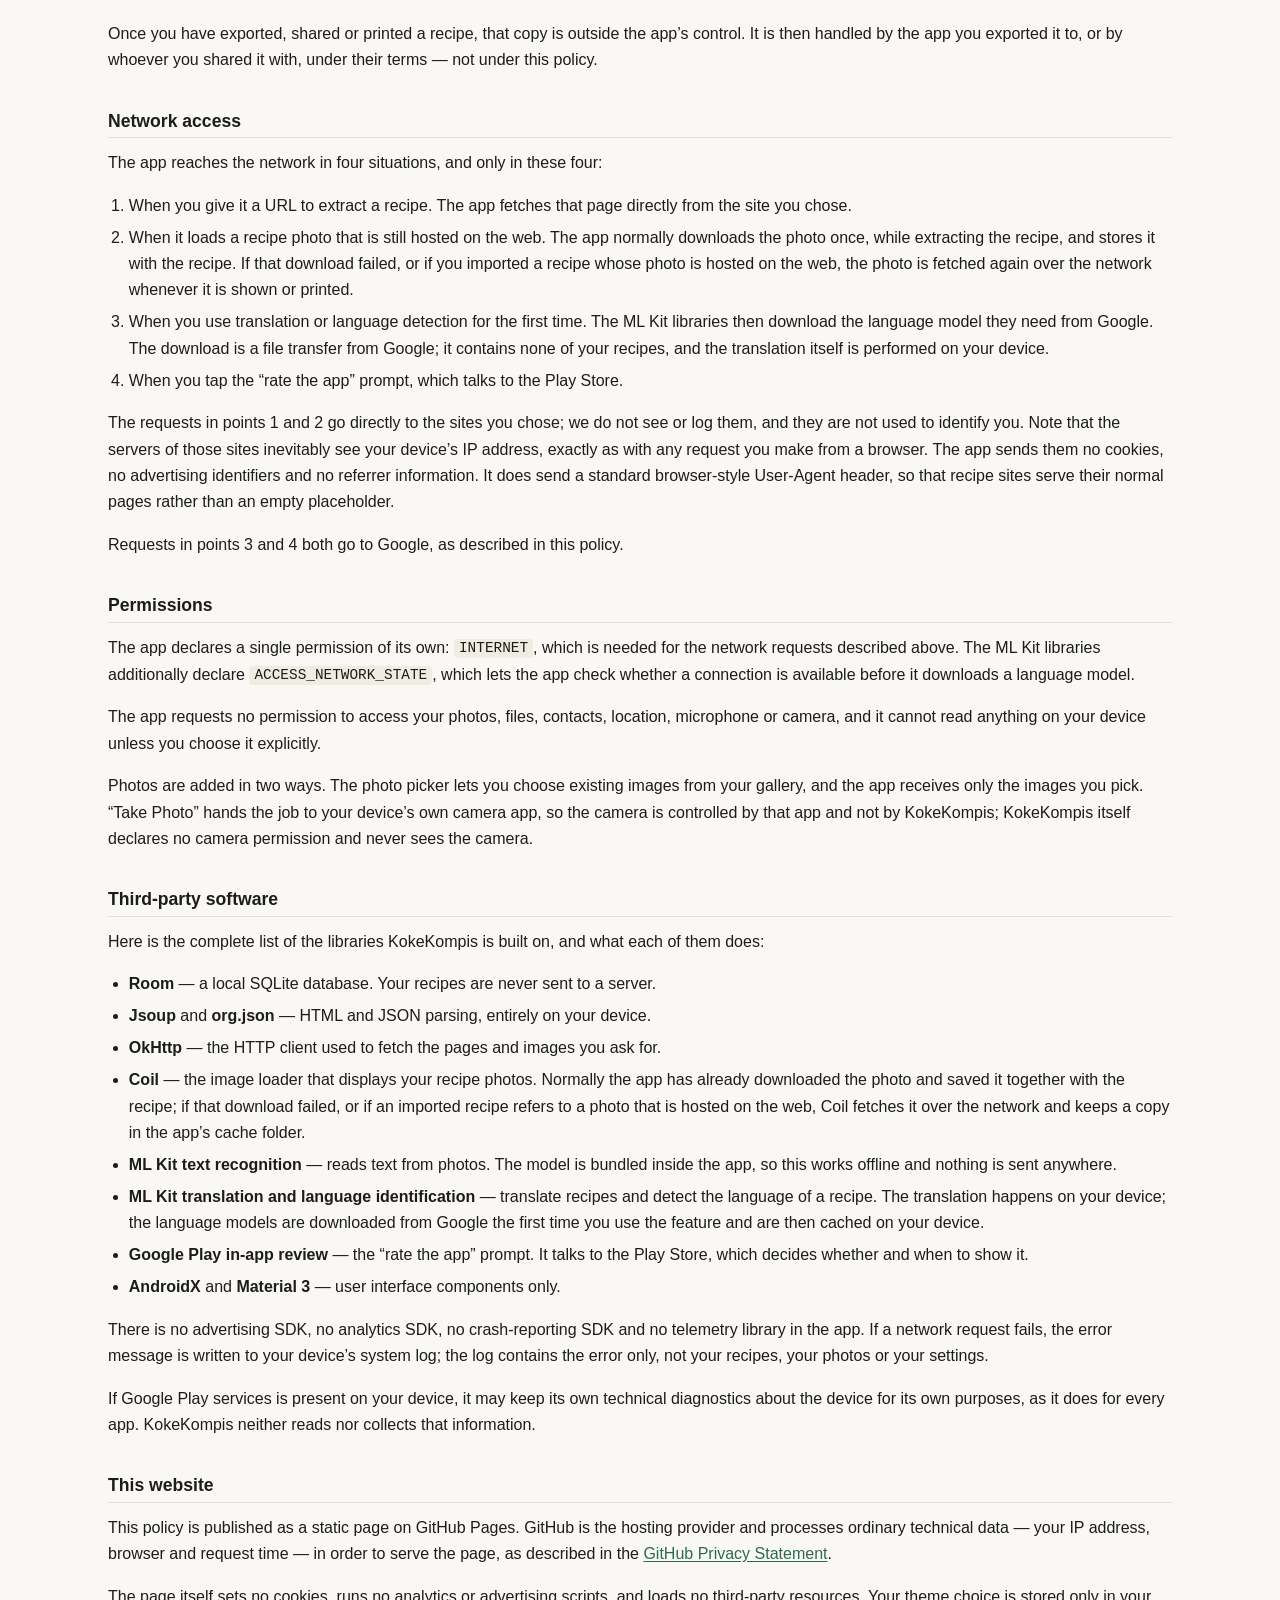
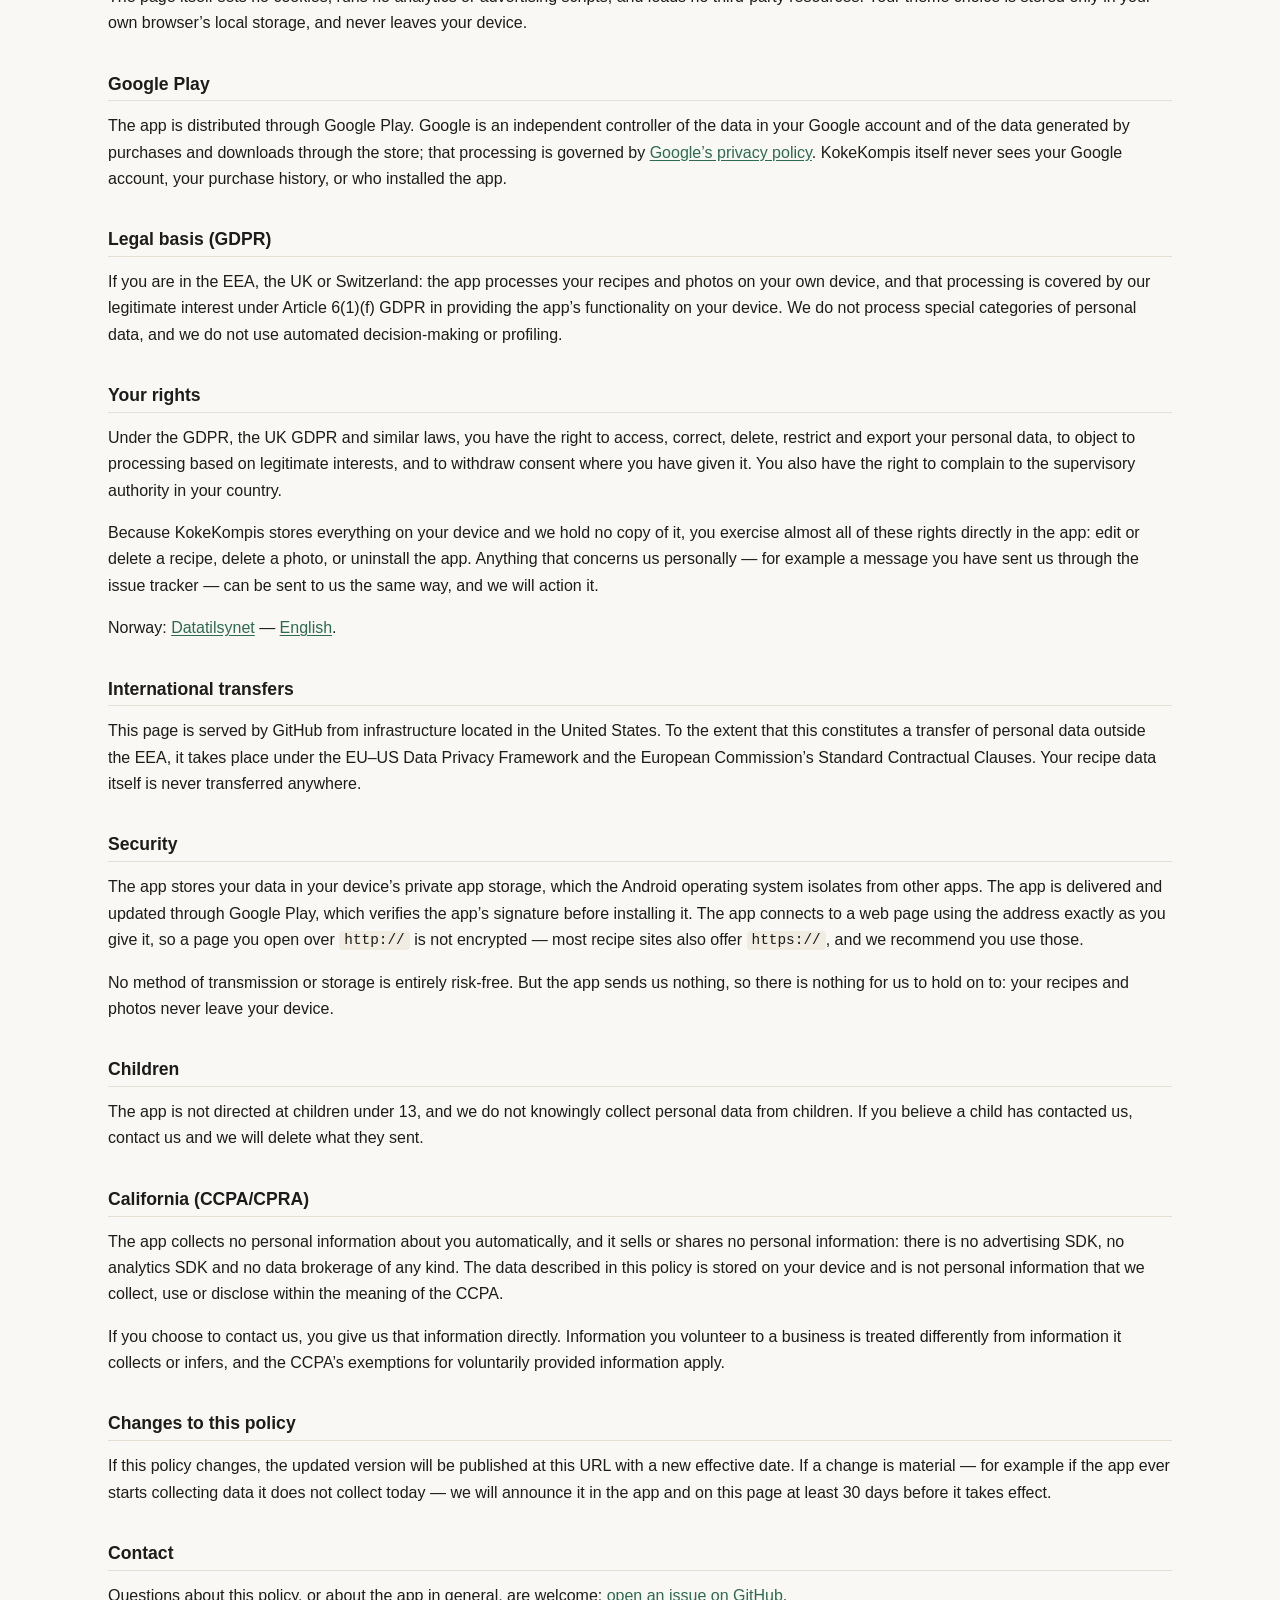
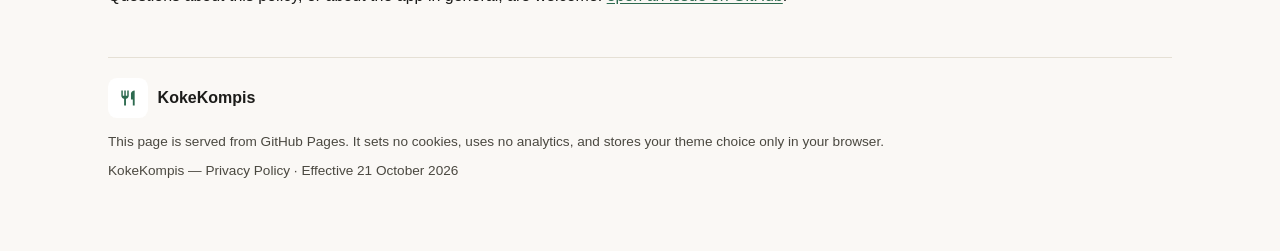
==== commit bae2eebc: "rewrite and shorten" ====
--- a/index.html
+++ b/index.html
@@ -4,7 +4,7 @@
 <meta charset="utf-8">
 <meta name="viewport" content="width=device-width, initial-scale=1">
 <title>KokeKompis Privacy Policy</title>
-<meta name="description" content="KokeKompis keeps your recipes, photos and settings on your own Android device. No accounts, no analytics, no ads &mdash; the only data it ever transmits is the feedback you choose to send.">
+<meta name="description" content="KokeKompis keeps your recipes, photos and settings on your own Android device. No accounts, no analytics, no ads &mdash; it never transmits anything about you.">
 <meta name="theme-color" content="#faf8f5">
 <meta name="color-scheme" content="light dark">
 <link rel="canonical" href="https://hannnst.github.io/kokekompis-privacy-policy/">
@@ -16,7 +16,7 @@
 <meta property="og:type" content="website">
 <meta property="og:site_name" content="KokeKompis">
 <meta property="og:title" content="KokeKompis Privacy Policy">
-<meta property="og:description" content="KokeKompis keeps your recipes, photos and settings on your own Android device. No accounts, no analytics, no ads &mdash; the only data it ever transmits is the feedback you choose to send.">
+<meta property="og:description" content="KokeKompis keeps your recipes, photos and settings on your own Android device. No accounts, no analytics, no ads &mdash; it never transmits anything about you.">
 <meta property="og:url" content="https://hannnst.github.io/kokekompis-privacy-policy/">
 <meta property="og:locale" content="en_US">
 <meta name="twitter:card" content="summary">
@@ -52,7 +52,7 @@
   <p class="meta">Effective date: 21 October 2026 &middot; Last updated: 21 October 2026</p>
 
   <div class="summary">
-    <p><strong>The short version:</strong> KokeKompis has no accounts, no servers and no analytics. Your recipes, photos and settings stay on your device. The only thing the app ever transmits is the feedback you choose to send &mdash; and you can see exactly what it contains before you send it.</p>
+    <p><strong>The short version:</strong> KokeKompis has no accounts, no servers and no analytics. Your recipes, photos and settings stay on your device. The app never transmits anything about you anywhere.</p>
   </div>
 
   <nav class="toc" aria-labelledby="toc-heading">
@@ -61,7 +61,6 @@
       <li><a href="#overview">Overview</a></li>
       <li><a href="#who-we-are">Who we are</a></li>
       <li><a href="#no-collection">What the app does not collect</a></li>
-      <li><a href="#feedback">Sending feedback</a></li>
       <li><a href="#local-data">What the app stores</a></li>
       <li><a href="#exporting">Exporting and sharing</a></li>
       <li><a href="#network-access">Network access</a></li>
@@ -83,37 +82,15 @@
   <article>
 
     <h2 id="overview">Overview</h2>
-    <p>KokeKompis (&ldquo;the app&rdquo;, &ldquo;we&rdquo;) is a personal recipe cookbook for Android. It extracts recipes from web pages you choose and stores them as plain text on your device. This policy explains what the app does with data. In short: it stores your recipes and photos on your own device, it contains no analytics, no advertising and no tracking, and the only data it ever sends anywhere is the feedback you deliberately submit.</p>
+    <p>KokeKompis (&ldquo;the app&rdquo;, &ldquo;we&rdquo;) is a personal recipe cookbook for Android. It extracts recipes from web pages you choose and stores them as plain text on your device. This policy explains what the app does with data. In short: it stores your recipes and photos on your own device, it contains no analytics, no advertising and no tracking, and it never sends anything about you anywhere.</p>
 
     <h2 id="who-we-are">Who we are</h2>
-    <p>KokeKompis is an independent app developed by Hanna N. St&oslash;en. There is no company behind it, no account you can create, and no server you can log in to. We cannot see your recipes, your photos, or anything else stored on your device. The one thing that can reach us is the feedback you choose to send &mdash; see <a href="#feedback">Sending feedback</a>.</p>
+    <p>KokeKompis is an independent app developed by Hanna N. St&oslash;en. There is no company behind it, no account you can create, and no server you can log in to. We cannot see your recipes, your photos, or anything else stored on your device. The only thing that can reach us is what you choose to send us yourself &mdash; see <a href="https://github.com/Hannnst/kokekompis-privacy-policy/issues">the issue tracker</a>.</p>
 
     <h2 id="no-collection">What the app does not collect</h2>
     <p>The app has no accounts, no registration and no login. It contains no analytics, no advertising and no tracking software. There is no crash-reporting service, no telemetry and no usage statistics of any kind: nothing is collected about you in the background, and the app has no mechanism for building a profile of you.</p>
     <p>Your recipes, your photos, the pages you have saved and the pages you have read are never sent to us or to anyone else.</p>
-    <p>There is exactly one exception, and it only happens when you ask for it. If you use the in-app feedback form, you deliberately give us the information listed under <a href="#feedback">Sending feedback</a>. You can see the whole list before you send anything, and you can delete it afterwards by asking us.</p>
-
-    <h2 id="feedback">Sending feedback</h2>
-    <p>The app includes a feedback form. If you use it, the following information is sent to the developer:</p>
-    <ul class="policy-list">
-      <li>the category you chose &mdash; bug report, suggestion or other;</li>
-      <li>your message;</li>
-      <li>your email address, if you choose to enter one;</li>
-      <li>a screenshot, if you choose to attach one;</li>
-      <li>the app version and the version number of the app;</li>
-      <li>your Android version;</li>
-      <li>your device model;</li>
-      <li>the language the app is set to;</li>
-      <li>the date and time you sent it;</li>
-      <li>if you send feedback from a recipe screen: that recipe&rsquo;s title, and the web address the recipe came from.</li>
-    </ul>
-    <p>A screenshot you attach is resized so that neither side is longer than 1200&nbsp;pixels, and converted to a compressed JPEG before it is sent. The app does not read any of your other photos.</p>
-    <h3>Where it goes</h3>
-    <p>The information is sent over HTTPS to a small serverless relay &mdash; a Cloudflare Worker &mdash; operated by the developer. The relay files your feedback as an issue in a private GitHub repository. Your message and any screenshot therefore become visible to the developer and to anyone else who has access to that repository. The GitHub token used to file the issue exists only on the relay; it is never embedded in the app.</p>
-    <h3>Why, and for how long</h3>
-    <p>Your feedback is used for one purpose only: to understand what you are reporting and to answer you. It is not used for analytics, it is not sold, and it is not shared with any third party. It is kept in the issue tracker for as long as it takes to deal with it; there is no automatic deletion, so if you would like your message or screenshot removed, ask us using the contact details below and we will delete it.</p>
-    <p>Your recipes, your photos and the recipes you have saved are never included in feedback. If you send feedback from a recipe screen, only that one recipe&rsquo;s title and web address are included.</p>
-    <p>You give your consent by pressing Send, and you can withdraw it at any time by asking us to delete the feedback.</p>
+    <p>There is no exception to this. If you want to report a problem or suggest an improvement, you can <a href="https://github.com/Hannnst/kokekompis-privacy-policy/issues">open an issue on GitHub</a> &mdash; that is a conversation with GitHub, and the app plays no part in it.</p>
 
     <h2 id="local-data">What the app stores</h2>
     <p>Recipes you create, the cover photos you add &mdash; including recipe images the app has downloaded from the web &mdash; and your in-app preferences (theme, language, unit system, categories) are stored locally on your device, in the app&rsquo;s private storage. The app also keeps a local database that it uses as a cache, so that it can show your library quickly. It contains no information about you.</p>
@@ -126,16 +103,15 @@
     <p>Once you have exported, shared or printed a recipe, that copy is outside the app&rsquo;s control. It is then handled by the app you exported it to, or by whoever you shared it with, under their terms &mdash; not under this policy.</p>
 
     <h2 id="network-access">Network access</h2>
-    <p>The app reaches the network in five situations, and only in these five:</p>
+    <p>The app reaches the network in four situations, and only in these four:</p>
     <ol class="policy-list">
       <li>When you give it a URL to extract a recipe. The app fetches that page directly from the site you chose.</li>
       <li>When it loads a recipe photo that is still hosted on the web. The app normally downloads the photo once, while extracting the recipe, and stores it with the recipe. If that download failed, or if you imported a recipe whose photo is hosted on the web, the photo is fetched again over the network whenever it is shown or printed.</li>
       <li>When you use translation or language detection for the first time. The ML Kit libraries then download the language model they need from Google. The download is a file transfer from Google; it contains none of your recipes, and the translation itself is performed on your device.</li>
       <li>When you tap the &ldquo;rate the app&rdquo; prompt, which talks to the Play Store.</li>
-      <li>When you send feedback.</li>
     </ol>
     <p>The requests in points 1 and 2 go directly to the sites you chose; we do not see or log them, and they are not used to identify you. Note that the servers of those sites inevitably see your device&rsquo;s IP address, exactly as with any request you make from a browser. The app sends them no cookies, no advertising identifiers and no referrer information. It does send a standard browser-style User-Agent header, so that recipe sites serve their normal pages rather than an empty placeholder.</p>
-    <p>Requests in points 3, 4 and 5 go to Google and to the feedback relay respectively, as described in this policy.</p>
+    <p>Requests in points 3 and 4 both go to Google, as described in this policy.</p>
 
     <h2 id="permissions">Permissions</h2>
     <p>The app declares a single permission of its own: <code>INTERNET</code>, which is needed for the network requests described above. The ML Kit libraries additionally declare <code>ACCESS_NETWORK_STATE</code>, which lets the app check whether a connection is available before it downloads a language model.</p>
@@ -147,14 +123,14 @@
     <ul class="policy-list">
       <li><strong>Room</strong> &mdash; a local SQLite database. Your recipes are never sent to a server.</li>
       <li><strong>Jsoup</strong> and <strong>org.json</strong> &mdash; HTML and JSON parsing, entirely on your device.</li>
-      <li><strong>OkHttp</strong> &mdash; the HTTP client used to fetch the pages and images you ask for, and to send feedback.</li>
+      <li><strong>OkHttp</strong> &mdash; the HTTP client used to fetch the pages and images you ask for.</li>
       <li><strong>Coil</strong> &mdash; the image loader that displays your recipe photos. Normally the app has already downloaded the photo and saved it together with the recipe; if that download failed, or if an imported recipe refers to a photo that is hosted on the web, Coil fetches it over the network and keeps a copy in the app&rsquo;s cache folder.</li>
       <li><strong>ML Kit text recognition</strong> &mdash; reads text from photos. The model is bundled inside the app, so this works offline and nothing is sent anywhere.</li>
       <li><strong>ML Kit translation and language identification</strong> &mdash; translate recipes and detect the language of a recipe. The translation happens on your device; the language models are downloaded from Google the first time you use the feature and are then cached on your device.</li>
       <li><strong>Google Play in-app review</strong> &mdash; the &ldquo;rate the app&rdquo; prompt. It talks to the Play Store, which decides whether and when to show it.</li>
       <li><strong>AndroidX</strong> and <strong>Material 3</strong> &mdash; user interface components only.</li>
     </ul>
-    <p>There is no advertising SDK, no analytics SDK, no crash-reporting SDK and no telemetry library in the app. If sending feedback fails, the error message is written to your device&rsquo;s system log; the log contains the error only, not your message, your email address or your screenshot.</p>
+    <p>There is no advertising SDK, no analytics SDK, no crash-reporting SDK and no telemetry library in the app. If a network request fails, the error message is written to your device&rsquo;s system log; the log contains the error only, not your recipes, your photos or your settings.</p>
     <p>If Google Play services is present on your device, it may keep its own technical diagnostics about the device for its own purposes, as it does for every app. KokeKompis neither reads nor collects that information.</p>
 
     <h2 id="website">This website</h2>
@@ -165,32 +141,32 @@
     <p>The app is distributed through Google Play. Google is an independent controller of the data in your Google account and of the data generated by purchases and downloads through the store; that processing is governed by <a href="https://policies.google.com/privacy">Google&rsquo;s privacy policy</a>. KokeKompis itself never sees your Google account, your purchase history, or who installed the app.</p>
 
     <h2 id="legal-basis">Legal basis (GDPR)</h2>
-    <p>If you are in the EEA, the UK or Switzerland: the app processes your recipes and photos on your own device, and that processing is covered by our legitimate interest under Article 6(1)(f) GDPR in providing the app&rsquo;s functionality on your device. The one exception is the feedback you send, for which your consent under Article 6(1)(a) GDPR is the legal basis; you give it by pressing Send, and you can withdraw it at any time by asking us to delete the feedback. We do not process special categories of personal data, and we do not use automated decision-making or profiling.</p>
+    <p>If you are in the EEA, the UK or Switzerland: the app processes your recipes and photos on your own device, and that processing is covered by our legitimate interest under Article 6(1)(f) GDPR in providing the app&rsquo;s functionality on your device. We do not process special categories of personal data, and we do not use automated decision-making or profiling.</p>
 
     <h2 id="your-rights">Your rights</h2>
     <p>Under the GDPR, the UK GDPR and similar laws, you have the right to access, correct, delete, restrict and export your personal data, to object to processing based on legitimate interests, and to withdraw consent where you have given it. You also have the right to complain to the supervisory authority in your country.</p>
-    <p>Because KokeKompis stores everything on your device and we hold no copy of it, you exercise almost all of these rights directly in the app: edit or delete a recipe, delete a photo, or uninstall the app. Anything that concerns us personally &mdash; in practice, the feedback you have sent us &mdash; can be sent to us via the contact details below, and we will action it.</p>
+    <p>Because KokeKompis stores everything on your device and we hold no copy of it, you exercise almost all of these rights directly in the app: edit or delete a recipe, delete a photo, or uninstall the app. Anything that concerns us personally &mdash; for example a message you have sent us through the issue tracker &mdash; can be sent to us the same way, and we will action it.</p>
     <p>Norway: <a href="https://www.datatilsynet.no/">Datatilsynet</a> &mdash; <a href="https://www.datatilsynet.no/en/">English</a>.</p>
 
     <h2 id="international-transfers">International transfers</h2>
-    <p>This page is served by GitHub from infrastructure located in the United States. To the extent that this constitutes a transfer of personal data outside the EEA, it takes place under the EU&ndash;US Data Privacy Framework and the European Commission&rsquo;s Standard Contractual Clauses. Your recipe data itself is never transferred anywhere. If you send us feedback, it is stored on GitHub&rsquo;s infrastructure in the United States, as described under <a href="#feedback">Sending feedback</a>.</p>
+    <p>This page is served by GitHub from infrastructure located in the United States. To the extent that this constitutes a transfer of personal data outside the EEA, it takes place under the EU&ndash;US Data Privacy Framework and the European Commission&rsquo;s Standard Contractual Clauses. Your recipe data itself is never transferred anywhere.</p>
 
     <h2 id="security">Security</h2>
-    <p>The app stores your data in your device&rsquo;s private app storage, which the Android operating system isolates from other apps. The app is delivered and updated through Google Play, which verifies the app&rsquo;s signature before installing it. The app connects to a web page using the address exactly as you give it, so a page you open over <code>http://</code> is not encrypted &mdash; most recipe sites also offer <code>https://</code>, and we recommend you use those. Feedback is always sent over HTTPS.</p>
-    <p>Feedback, once it reaches us, is stored in a private GitHub repository. That repository is protected by GitHub&rsquo;s access controls, but we cannot make the same promise about it as about data that never leaves your device: the practical difference is that we hold your feedback in a system we do not own, and we keep it only as long as it takes to deal with your report. No method of transmission or storage is entirely risk-free.</p>
+    <p>The app stores your data in your device&rsquo;s private app storage, which the Android operating system isolates from other apps. The app is delivered and updated through Google Play, which verifies the app&rsquo;s signature before installing it. The app connects to a web page using the address exactly as you give it, so a page you open over <code>http://</code> is not encrypted &mdash; most recipe sites also offer <code>https://</code>, and we recommend you use those.</p>
+    <p>No method of transmission or storage is entirely risk-free. But the app sends us nothing, so there is nothing for us to hold on to: your recipes and photos never leave your device.</p>
 
     <h2 id="children">Children</h2>
-    <p>The app is not directed at children under 13, and we do not knowingly collect personal data from children. If you believe a child has sent us feedback, contact us and we will delete it.</p>
+    <p>The app is not directed at children under 13, and we do not knowingly collect personal data from children. If you believe a child has contacted us, contact us and we will delete what they sent.</p>
 
     <h2 id="california">California (CCPA/CPRA)</h2>
     <p>The app collects no personal information about you automatically, and it sells or shares no personal information: there is no advertising SDK, no analytics SDK and no data brokerage of any kind. The data described in this policy is stored on your device and is not personal information that we collect, use or disclose within the meaning of the CCPA.</p>
-    <p>If you choose to send us feedback, you give us that information directly. Information you volunteer to a business is treated differently from information it collects or infers, and the CCPA&rsquo;s exemptions for voluntarily provided information apply. Either way, the feedback is handled exactly as described under <a href="#feedback">Sending feedback</a>: used to answer you, never sold, and deleted on request.</p>
+    <p>If you choose to contact us, you give us that information directly. Information you volunteer to a business is treated differently from information it collects or infers, and the CCPA&rsquo;s exemptions for voluntarily provided information apply.</p>
 
     <h2 id="changes">Changes to this policy</h2>
     <p>If this policy changes, the updated version will be published at this URL with a new effective date. If a change is material &mdash; for example if the app ever starts collecting data it does not collect today &mdash; we will announce it in the app and on this page at least 30 days before it takes effect.</p>
 
     <h2 id="contact">Contact</h2>
-    <p>Questions about this policy, or about the app in general, are welcome: <a href="https://github.com/Hannnst/kokekompis-privacy-policy/issues">open an issue on GitHub</a>. You can also reach the developer through the feedback form in the app.</p>
+    <p>Questions about this policy, or about the app in general, are welcome: <a href="https://github.com/Hannnst/kokekompis-privacy-policy/issues">open an issue on GitHub</a>.</p>
 
   </article>
 </main>
--- a/assets/style.css
+++ b/assets/style.css
@@ -54,7 +54,9 @@
   --icon-fg: var(--l-icon-fg);
 
   --radius: 8px;
-  --measure: 44rem;
+  /* The content column. Wide enough that the page does not leave a wide
+     empty band down each side on a desktop screen. */
+  --measure: 68rem;
 }
 
 /* Explicit dark choice always wins over the system preference. */
@@ -102,7 +104,7 @@
 
 body {
   margin: 0 auto;
-  padding: 2.5rem 1.25rem 4rem;
+  padding: 2.5rem 0.75rem 4rem;
   max-width: var(--measure);
   background: var(--bg);
   color: var(--fg);
@@ -337,6 +339,12 @@
 }
 
 .toc li { break-inside: avoid; margin: 0.15rem 0; }
+
+/* The content column is wide on a desktop screen, so the table of contents
+   gets a third column instead of stretching two very sparse ones. */
+@media (min-width: 60rem) {
+  .toc ol { columns: 3; column-gap: 2.5rem; }
+}
 
 @media (max-width: 34rem) {
   .toc ol { columns: 1; }
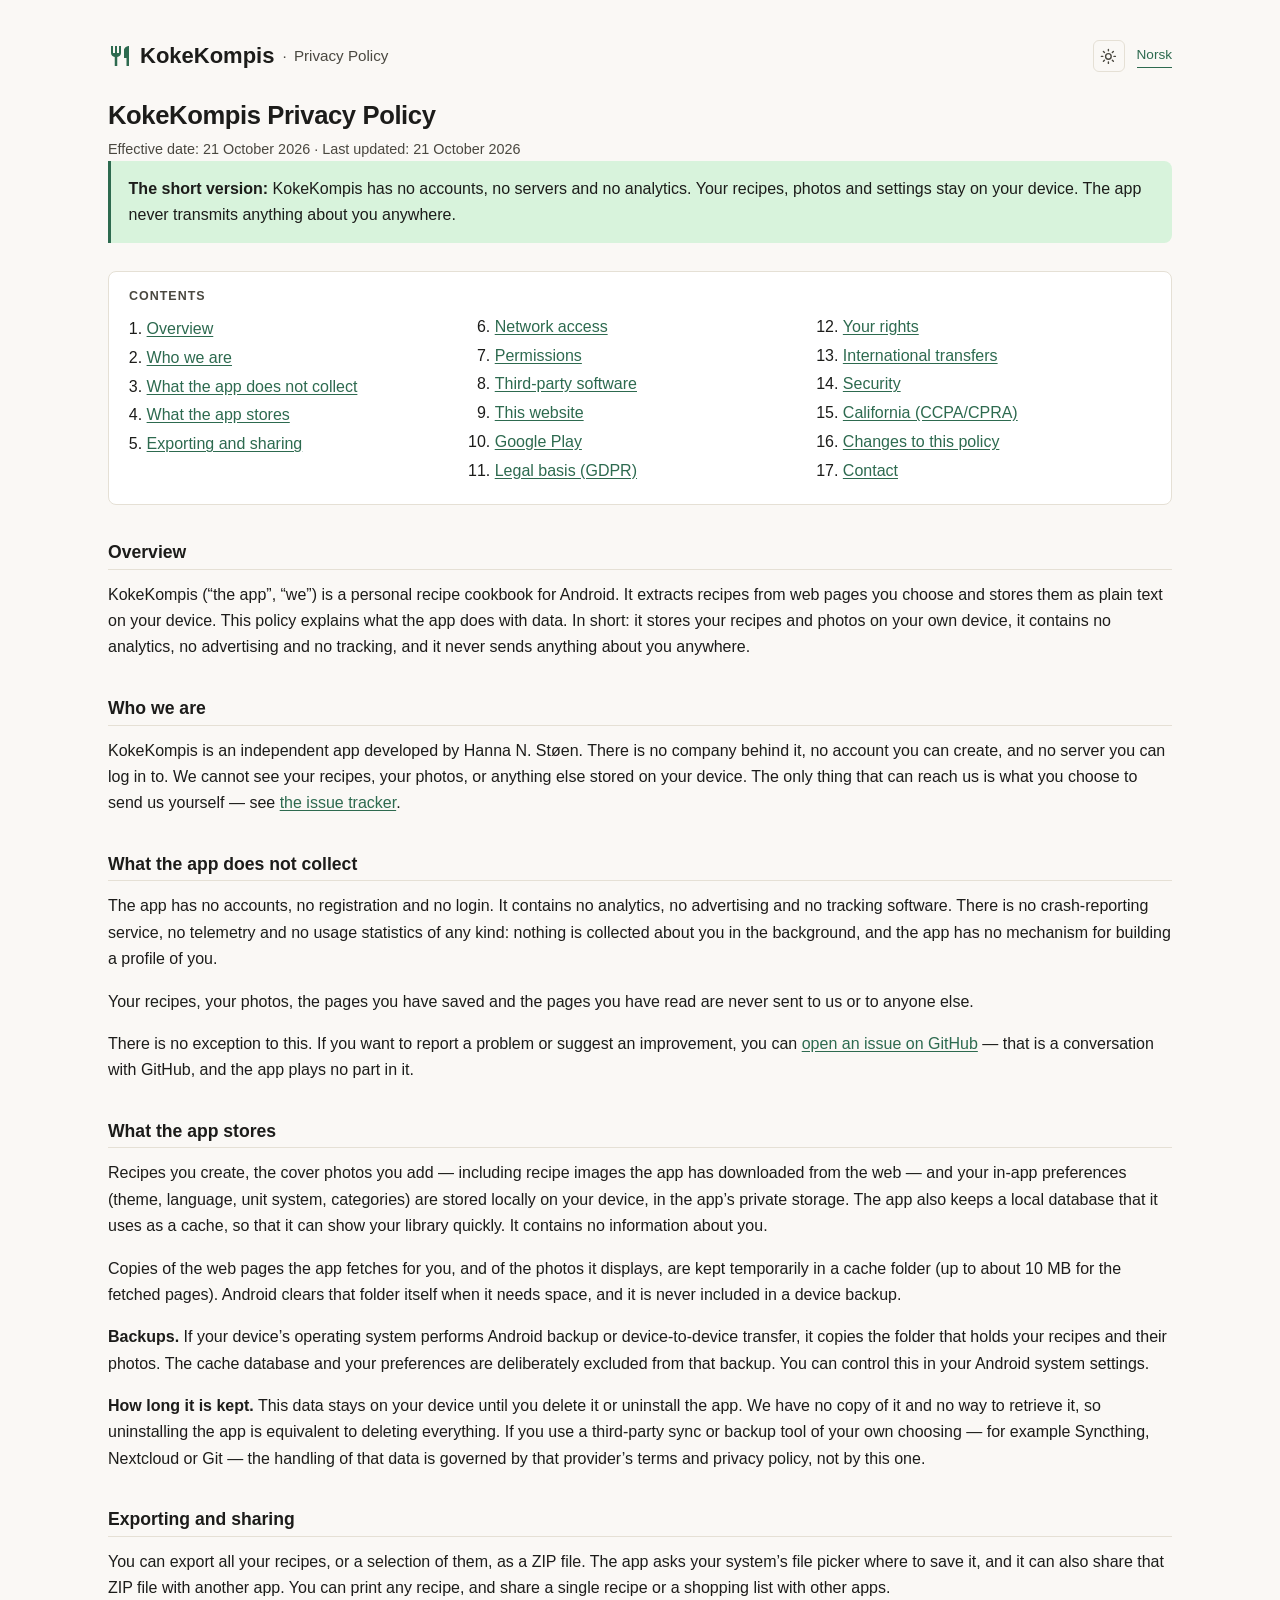
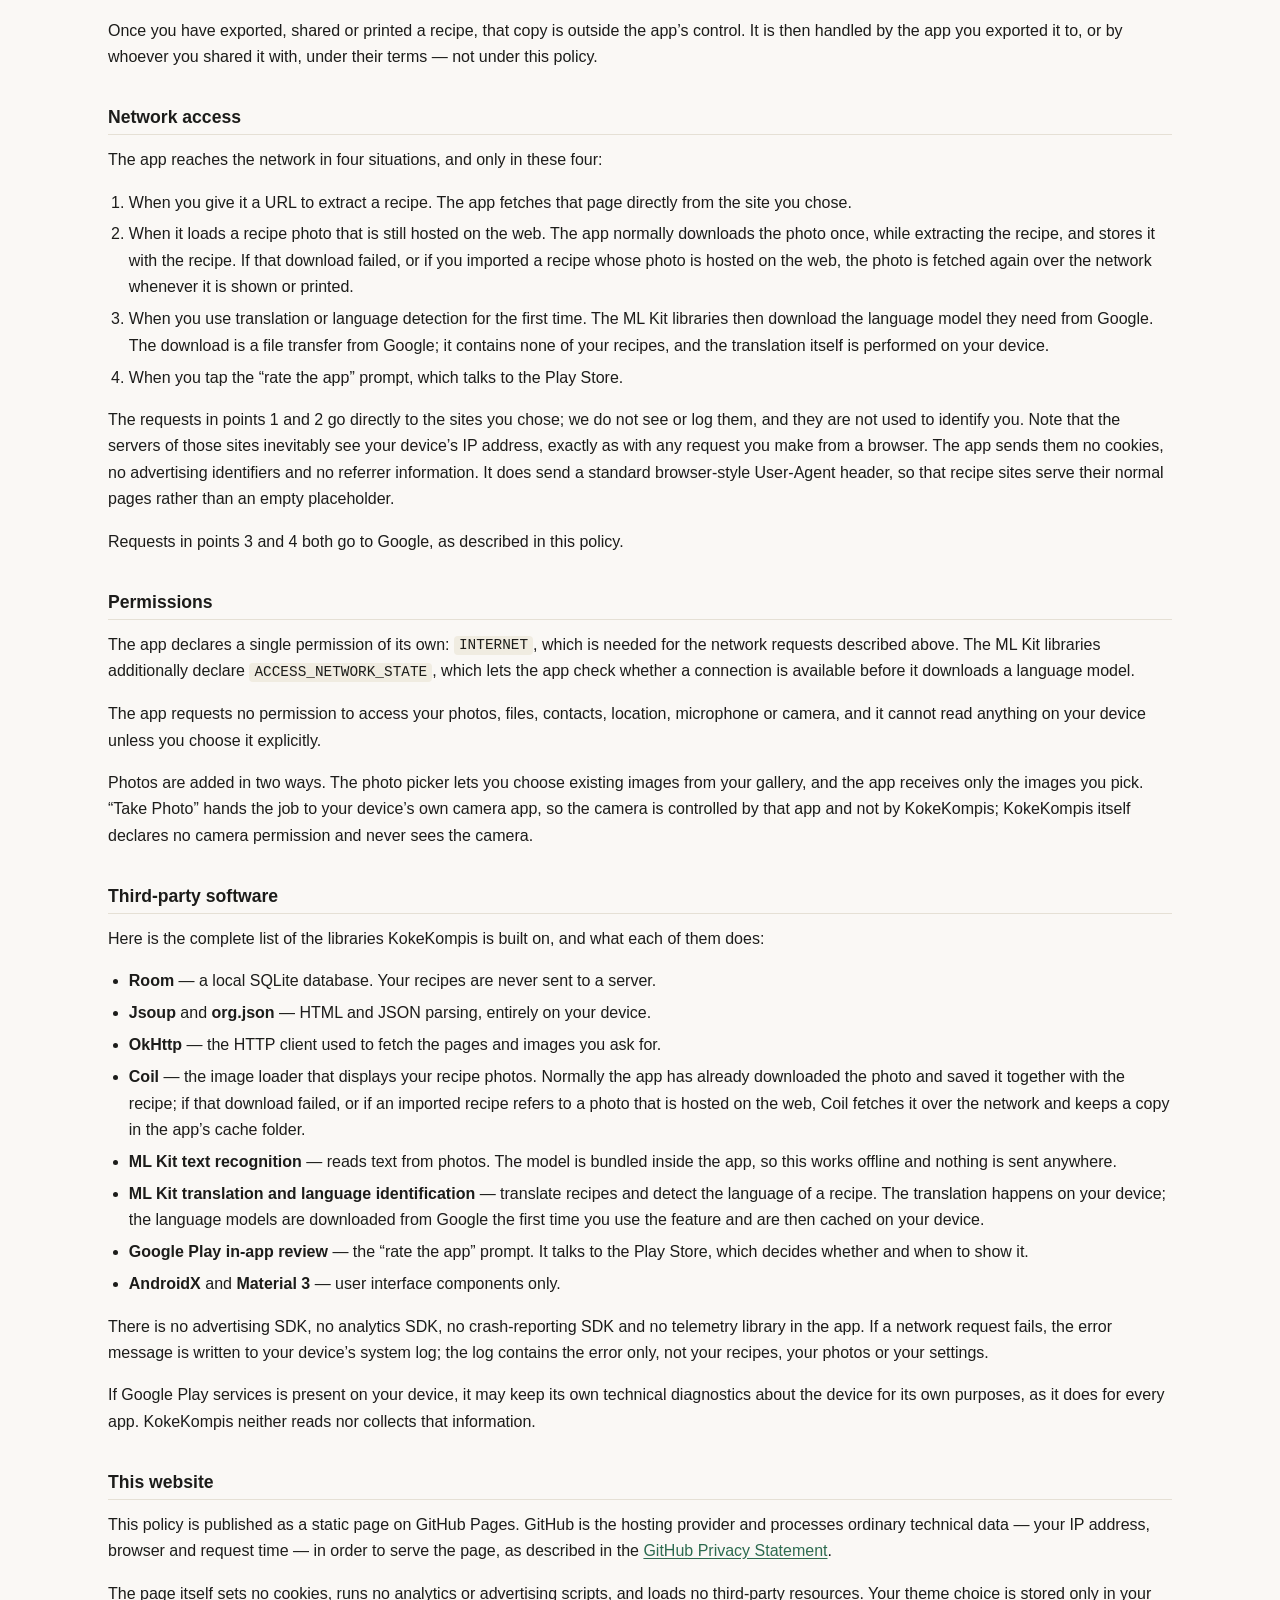
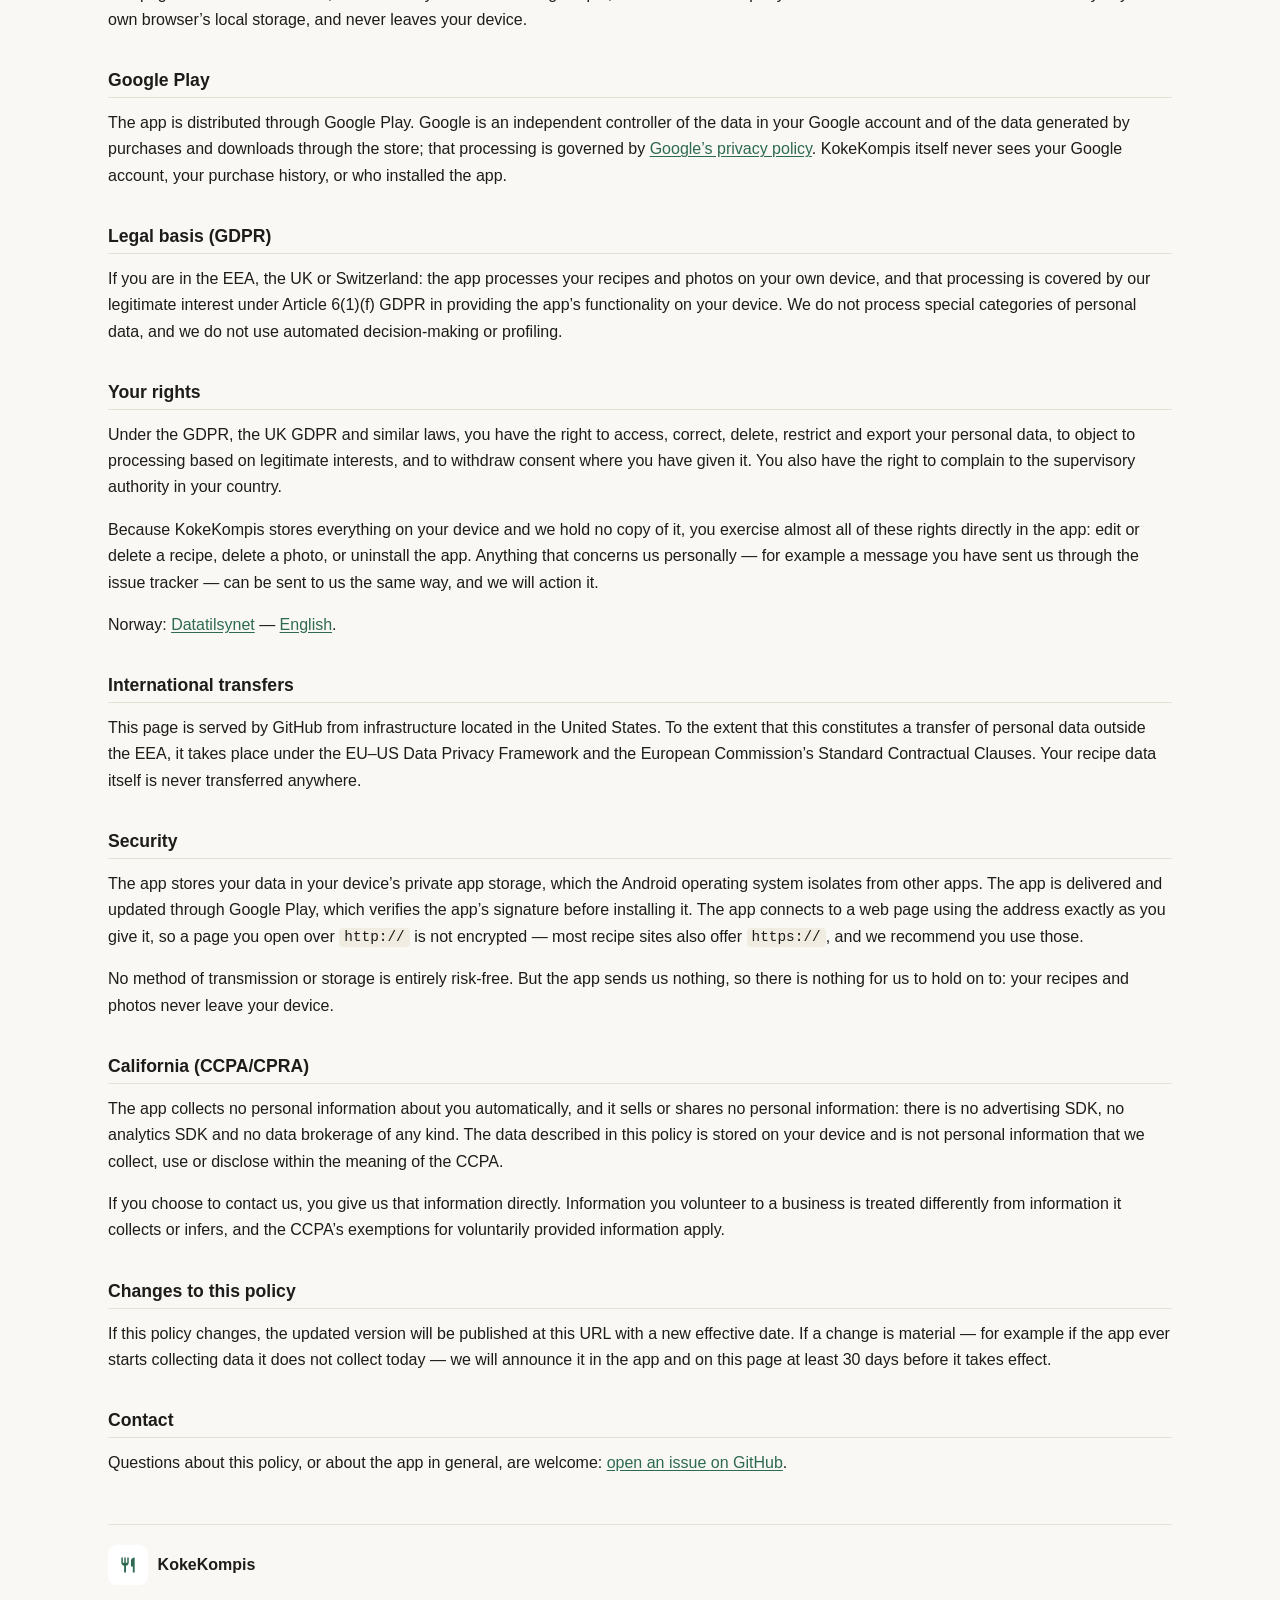
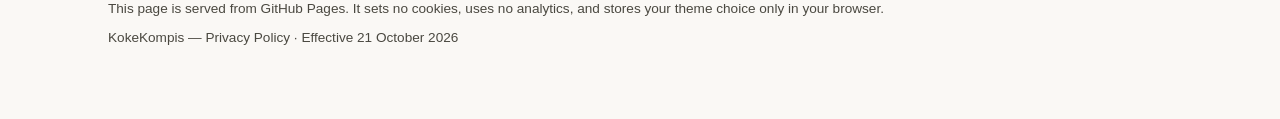
==== commit 33d18647: "remove children clausule, no reason why children shouldnt use the app" ====
--- a/index.html
+++ b/index.html
@@ -72,7 +72,6 @@
       <li><a href="#your-rights">Your rights</a></li>
       <li><a href="#international-transfers">International transfers</a></li>
       <li><a href="#security">Security</a></li>
-      <li><a href="#children">Children</a></li>
       <li><a href="#california">California (CCPA/CPRA)</a></li>
       <li><a href="#changes">Changes to this policy</a></li>
       <li><a href="#contact">Contact</a></li>
@@ -155,9 +154,7 @@
     <p>The app stores your data in your device&rsquo;s private app storage, which the Android operating system isolates from other apps. The app is delivered and updated through Google Play, which verifies the app&rsquo;s signature before installing it. The app connects to a web page using the address exactly as you give it, so a page you open over <code>http://</code> is not encrypted &mdash; most recipe sites also offer <code>https://</code>, and we recommend you use those.</p>
     <p>No method of transmission or storage is entirely risk-free. But the app sends us nothing, so there is nothing for us to hold on to: your recipes and photos never leave your device.</p>
 
-    <h2 id="children">Children</h2>
-    <p>The app is not directed at children under 13, and we do not knowingly collect personal data from children. If you believe a child has contacted us, contact us and we will delete what they sent.</p>
-
+  
     <h2 id="california">California (CCPA/CPRA)</h2>
     <p>The app collects no personal information about you automatically, and it sells or shares no personal information: there is no advertising SDK, no analytics SDK and no data brokerage of any kind. The data described in this policy is stored on your device and is not personal information that we collect, use or disclose within the meaning of the CCPA.</p>
     <p>If you choose to contact us, you give us that information directly. Information you volunteer to a business is treated differently from information it collects or infers, and the CCPA&rsquo;s exemptions for voluntarily provided information apply.</p>
